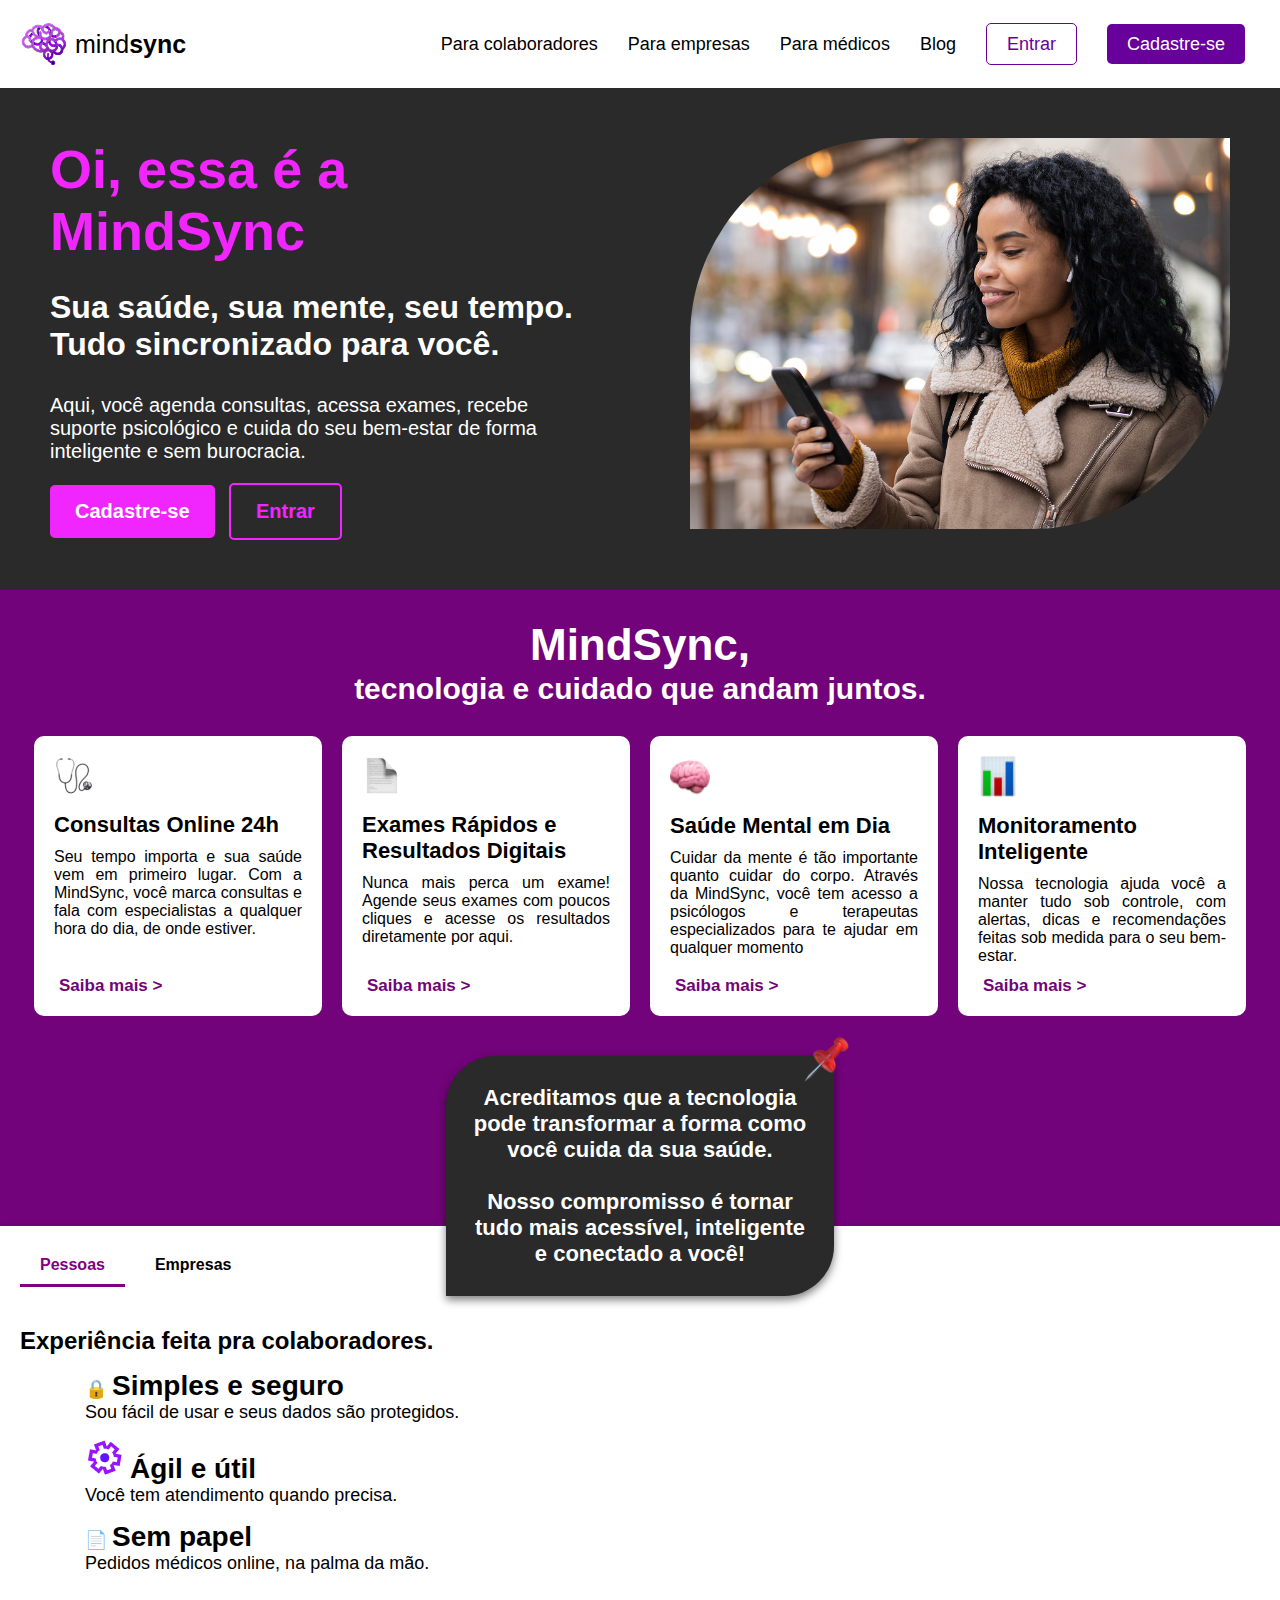
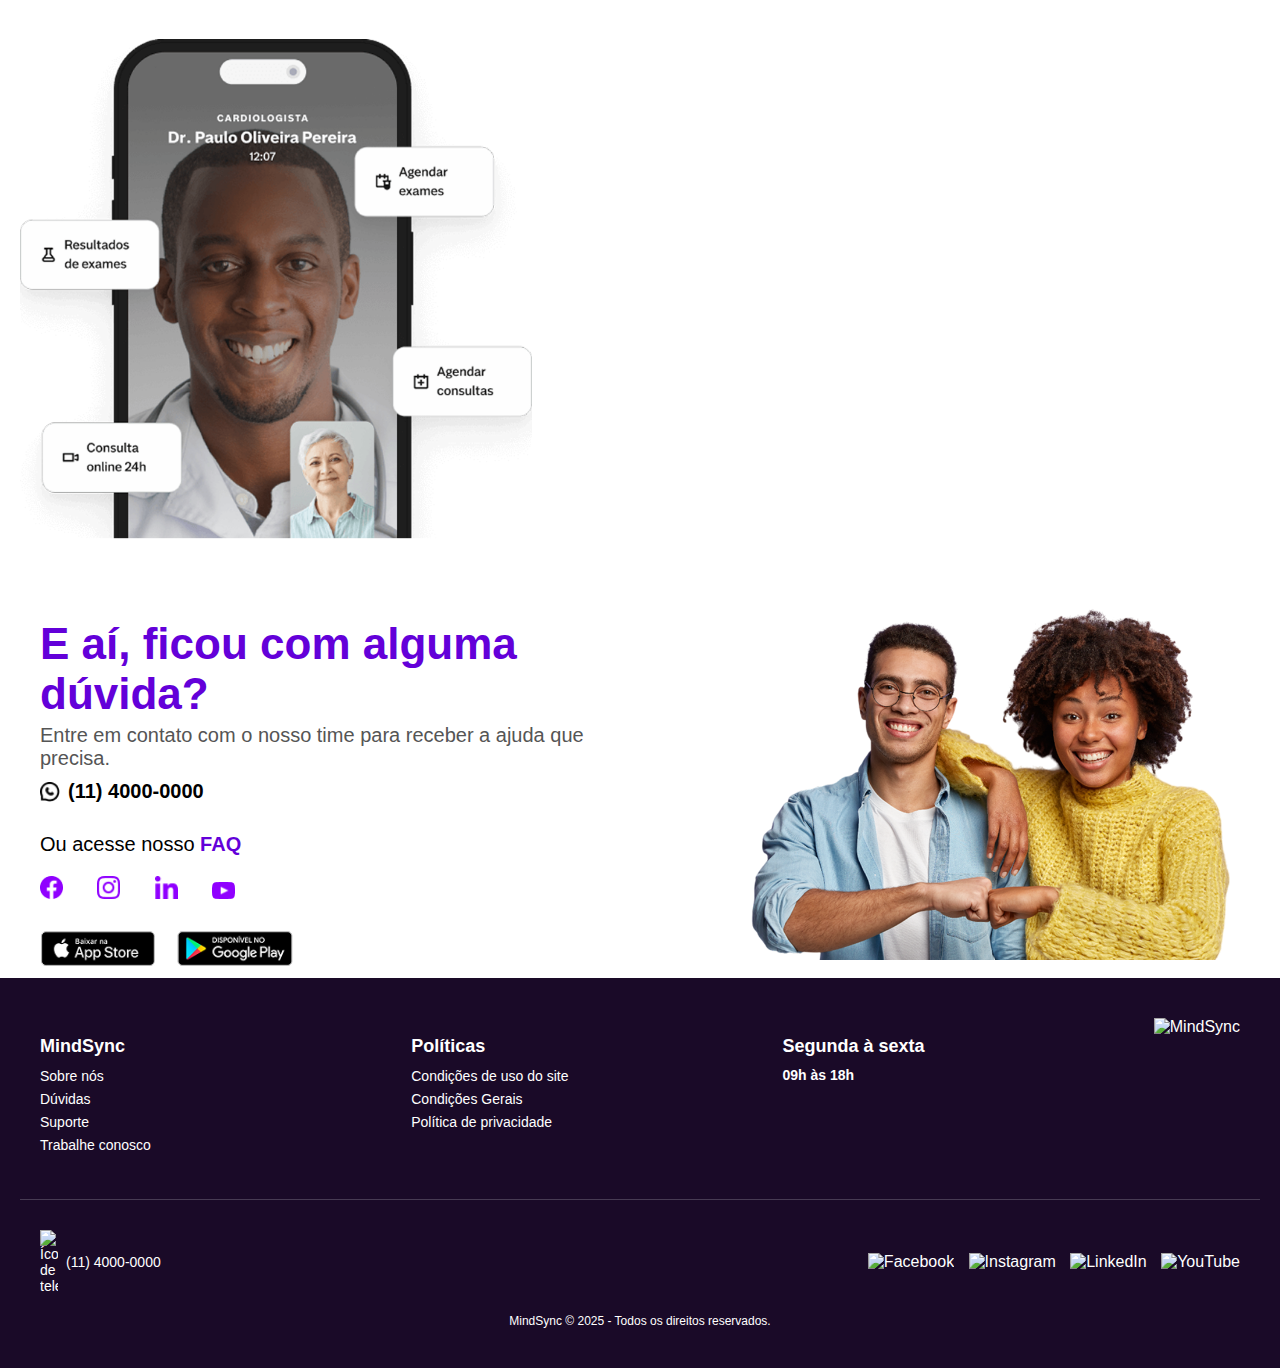
==== mindsync/html/index.html @ c09a6e49 "." ====
<!DOCTYPE html>
<html lang="en">
<head>
    <meta charset="UTF-8">
    <meta name="viewport" content="width=device-width, initial-scale=1.0">
    <link rel="stylesheet" href="../css/style.css">
    <link rel="shortcut icon" href="../imagens/img_index.html/fav-icon.png" type="image/x-icon">
    <title>MindSync</title>
</head>
<body>
<!-- HEADER -->
    <header>
        <div class="logo">
            <img src="../imagens/img_index.html/fav-icon.png" alt="logoSite">
            <p>mind<strong>sync</strong></p>
        </div>
        <nav>
            <ul>
                <li><a href="#">Para colaboradores</a></li>
                <li><a href="#">Para empresas</a></li>
                <li><a href="#">Para médicos</a></li>
                <li><a href="#">Blog</a></li>
                <li><a href="#" class="entra">Entrar</a></li>
                <li><a href="#" class="cadastrar">Cadastre-se</a></li>
            </ul>
        </nav>
        <div class="menu-icon" onclick="toggleMenu()">&#9776;</div>
    </header>

    <script>
        function toggleMenu() {
            const nav = document.querySelector('nav ul');
            nav.classList.toggle('active');
        }
    </script>
<!-- FIM DO HEADER -->

<div class="container">
    <div class="text-content">
        <h1>Oi, essa é a <span>MindSync</span></h1>
        <h2>Sua saúde, sua mente, seu tempo. Tudo sincronizado para você.</h2>
        <p>Aqui, você agenda consultas, acessa exames, recebe suporte psicológico e cuida do seu bem-estar de forma inteligente e sem burocracia.</p>
        <div class="buttons">
            <a href="#" class="cadastro">Cadastre-se</a>
            <a href="#" class="entrar">Entrar</a>
        </div>
    </div>
    <div class="image-content">
        <img src="../imagens/img_index.html/imagemBanner1.png" alt="Mulher usando celular">
    </div>
</div>

<section class="section-container">
    <h1 class="section-title" style="font-size: 44px;">MindSync,</h1>
    <h2 class="section-title" style="margin: 2px 0 30px 0;">tecnologia e cuidado que andam juntos.</h2>
    <div class="cards-container">
        <div class="card">
            <img src="../imagens/img_index.html/iconEstetoscopio.png" alt="Estetoscopio">
            <h3>Consultas Online 24h</h3>
            <p>Seu tempo importa e sua saúde vem em primeiro lugar. Com a MindSync, você marca consultas e fala com especialistas a qualquer hora do dia, de onde estiver.</p>
            <a href="#">Saiba mais  ></a>
        </div>
        <div class="card">
            <img src="../imagens/img_index.html/iconConsulta.png" alt="exames">
            <h3>Exames Rápidos e Resultados Digitais</h3>
            <p>Nunca mais perca um exame! Agende seus exames com poucos cliques e acesse os resultados diretamente por aqui.</p>
            <a href="#">Saiba mais  ></a>
        </div>
        <div class="card">
            <img src="../imagens/img_index.html/iconCerebro.png" alt="Cerebro">
            <h3>Saúde Mental em Dia</h3>
            <p>Cuidar da mente é tão importante quanto cuidar do corpo. Através da MindSync, você tem acesso a psicólogos e
                terapeutas especializados para
                te ajudar em qualquer momento</p>
            <a href="#">Saiba mais  ></a>
        </div>
        <div class="card">
            <img src="../imagens/img_index.html/iconmonitoramentoInteligente.png" alt="monitoramentoInteligente">
            <h3>Monitoramento Inteligente</h3>
            <p>Nossa tecnologia ajuda você a manter tudo sob controle, com alertas, dicas e recomendações feitas sob medida
                para o seu bem-estar.</p>
            <a href="#" >Saiba mais  ></a>
        </div>

    </div>
    <div style=" display: flex; justify-content: center; align-items: center; margin-top: 20px;">
    <div class="menssagem" style=" display: flex; justify-content: center; align-items: center;">
        <img src="../imagens/img_index.html/pingo.png" alt="">
        <p><strong> Acreditamos que a tecnologia pode transformar a forma como você cuida da sua saúde.<br>
        <br>
        Nosso compromisso é tornar tudo mais acessível, inteligente e conectado a você!</strong></p>
    </div>
    </div>
</section>

<section class="interactive-section">
    <div class="tabs">
        <button class="tab-button active" data-target="pessoas">Pessoas</button>
        <button class="tab-button" data-target="empresas">Empresas</button>
    </div>
    <div class="content pessoas active">
        <h2>Experiência feita pra <span>colaboradores.</span></h2>
        <div class="features">
            <div class="feature-item">🔒 <strong>Simples e seguro</strong> <br> Sou fácil de usar e seus dados são protegidos.</div>
            <div class="feature-item"><img src="../imagens/img_index.html/iconAgileutil.png" alt="Agil e Util"> <strong>Ágil e útil</strong> <br> Você tem atendimento quando precisa.</div>
            <div class="feature-item">📄 <strong>Sem papel</strong> <br> Pedidos médicos online, na palma da mão.</div>
        </div>
        <div class="image-container">
            <img src="../imagens/img_index.html/imgTeleConsulta.png" alt="TeleConsulta">
        </div>
    </div>
    <div class="content empresas">
        <h2>Experiência feita para <span>empresas.</span></h2>
        <div class="features">
            <div class="feature-item">📊 <strong>Gestão eficiente</strong> <br> Ferramentas completas para RH e saúde.</div>
            <div class="feature-item">💼 <strong>Benefícios corporativos</strong> <br> Cuide da saúde dos colaboradores.</div>
            <div class="feature-item">⚡ <strong>Atendimento rápido</strong> <br> Agendamento e suporte sem complicações.</div>
        </div>
        <div class="image-container">
            <img src="../imagens/img_index.html/imgTeleConsulta.png" alt="TeleConsulta">
        </div>
    </div>
</section>
<script>
    document.querySelectorAll('.tab-button').forEach(button => {
        button.addEventListener('click', () => {
            document.querySelectorAll('.tab-button').forEach(btn => btn.classList.remove('active'));
            document.querySelectorAll('.content').forEach(content => content.classList.remove('active'));
            
            button.classList.add('active');
            document.querySelector(`.${button.dataset.target}`).classList.add('active');
            
            const section = document.querySelector('.interactive-section');
            if (button.dataset.target === 'empresas') {
                section.style.backgroundColor = '#d9b3ff';
            } else {
                section.style.backgroundColor = '#ffffff';
            }
        });
    });
</script>

<section class="contato-section">
    <div class="contato-container">
        <div class="contato-texto">
            <h2 class="contato-titulo">E aí, ficou com alguma dúvida?</h2>
            <p class="contato-subtitulo">Entre em contato com o nosso time para receber a ajuda que precisa.</p>
            <p class="contato-whatsapp">
                <img src="../imagens/img_index.html/iconWhats.png" alt="Ícone do WhatsApp" class="contato-icone">
                (11) 4000-0000
            </p>
            <p class="contato-faq">Ou acesse nosso <a href="#" class="contato-link">FAQ</a></p>
            <div class="contato-redes">
                <img src="../imagens/img_index.html/Vector.png" alt="Facebook">
                <img src="../imagens/img_index.html/Vector-1.png" alt="Instagram">
                <img src="../imagens/img_index.html/Vector-2.png" alt="LinkedIn">
                <img src="../imagens/img_index.html/Vector-3.png" alt="YouTube">
            </div>
            <div class="contato-lojas">
                <img src="../imagens/img_index.html/imgAppStore.png" alt="Baixar no App Store">
                <img src="../imagens/img_index.html/imgGooglePlay.png" alt="Disponível no Google Play">
            </div>
        </div>
        <div class="contato-imagem">
            <img src="../imagens/img_index.html/fashionable-young-man-woman-posing-Photoroom 2.png" alt="Imagem de duas pessoas interagindo">
        </div>
    </div>
</section>

<footer class="footer-mindsync">
    <div class="footer-container">
        <div class="footer-coluna">
            <h3 class="footer-titulo">MindSync</h3>
            <ul class="footer-lista">
                <li><a href="#">Sobre nós</a></li>
                <li><a href="#">Dúvidas</a></li>
                <li><a href="#">Suporte</a></li>
                <li><a href="#">Trabalhe conosco</a></li>
            </ul>
        </div>

        <div class="footer-coluna">
            <h3 class="footer-titulo">Políticas</h3>
            <ul class="footer-lista">
                <li><a href="#">Condições de uso do site</a></li>
                <li><a href="#">Condições Gerais</a></li>
                <li><a href="#">Política de privacidade</a></li>
            </ul>
        </div>

        <div class="footer-coluna">
            <h3 class="footer-titulo">Segunda à sexta</h3>
            <p class="footer-horario">09h às 18h</p>
        </div>

        <div class="footer-logo">
            <img src="logo.png" alt="MindSync">
        </div>
    </div>

    <div class="footer-linha"></div>

    <div class="footer-base">
        <div class="footer-contato">
            <img src="phone-icon.png" alt="Ícone de telefone">
            (11) 4000-0000
        </div>
        <div class="footer-redes">
            <img src="facebook-icon.png" alt="Facebook">
            <img src="instagram-icon.png" alt="Instagram">
            <img src="linkedin-icon.png" alt="LinkedIn">
            <img src="youtube-icon.png" alt="YouTube">
        </div>
    </div>
    <p class="footer-direitos">MindSync © 2025 - Todos os direitos reservados.</p>
</footer>

</body>
</html>
---- mindsync/css/style.css ----
body, h1, p, ul, li {
    margin: 0;
    padding: 0;
    font-family: Arial, sans-serif;
    
}

/* HEADER */
header {
    padding: 20px;
    display: flex;
    justify-content: space-between;
    align-items: center;
    flex-wrap: wrap;
}
header .logo{
    font-size: 25px;
    display: flex;
    align-items: center;
    gap: 7px;
}
header .p{
    margin: 50px
}
nav ul {
    list-style: none;
    display: flex;
    align-items: center;
    margin: 0;
    padding: 0;
}
nav ul li {
    margin: 0 15px;
}
nav ul li a {
    color: black;
    text-decoration: none;
    font-size: 18px;
}

nav ul li a.cadastrar {
    background-color: #68009B;
    color: white;
    padding: 10px 20px;
    border-radius: 5px;
}
nav ul li a.entra {
    border: solid 1px #68009B;
    color: #68009B;
    padding: 10px 20px;
    border-radius: 5px;
}
.menu-icon {
    display: none;
    font-size: 1.5em;
    cursor: pointer;
}

/* responsivos */
@media (max-width: 1028px) {
    header {
        padding: 10px;
    }
    .menu-icon {
        display: block; /* Mostra o ícone do menu */
    }
    nav ul {
        display: none;
        flex-direction: column;
        width: 100%;
        position: absolute;
        top: 60px; /* Ajuste conforme a altura do header */
        left: 0;
        background-color: white;
        padding: 10px 0 20px 0;
    }
    nav ul.active {
        display: flex;
    }
    nav ul li {
        margin: 10px 0;
        text-align: left;
    } 
    nav ul li a.entra{
        margin: 10px 0;
        text-align: left;
        border: none;
    }
}

/* BANNER 1 */
.container {
    display: flex;
    flex-wrap: wrap;
    max-width: 100%;
    background: #2A2A2A;
    overflow: hidden;
}
.text-content, .image-content {
    flex: 1;
    padding: 50px;
}
.text-content {
    display: flex;
    flex-direction: column;
    justify-content: center;
}
.text-content h1 {
    color: #F126FF;
    font-size: 54px;
}
.text-content h2{
    color: white;
    font-size: 32px;
}
.text-content p {
    margin-top: 5px;
    font-size: 20px;
    color: white;
}
.buttons {
    margin-top: 20px;
}
.buttons a {
    text-decoration: none;
    padding: 15px 25px;
    border-radius: 5px;
    margin-right: 10px;
    font-weight: bold;
    display: inline-block;
    font-size: 20px;
}
.buttons .cadastro {
    background: #F126FF;
    color: white;
}
.buttons .entrar {
    border: 2px solid #F126FF;
    color: #F126FF;
}
.image-content img {
    width: 100%;
    height: auto;
    border-radius: 200px 0 200px 0;
    align-items: center;
}
@media (max-width: 1028px) {
    .container {
        flex-direction: column;
        text-align: center;
    }
    .text-content, .image-content {
        padding: 25px;
    }
    .image-content img {
        border-radius: 50px 0;
        margin-top: -30px;
       
       
    }
    .buttons a {
        margin: 5px;
        padding: 15px;
        
    }
    .text-content h1 {
        font-size: 45px;
    }
    .text-content h2{
        
        font-size: 28px;
    }
    .text-content p {
        font-size: 18px;
    }

}
/* FIM DO BANNER 1 */

/* BANNER 2 */
.section-container {
    background-color: #72037A;
    color: white;
    padding: 30px 20px;
    text-align: center;

}
.section-title {
    font-size: 30px;
    font-weight: bold;
    text-align: center;
    /* padding-left: 40px;    */
   
}
.cards-container {
    display: flex;
    flex-wrap: wrap;
    justify-content: center;
    gap: 20px;
}
.card {
    background: white;
    color: black;
    padding: 20px;
    border-radius: 10px;
    width: 20%;
    text-align: left;
    height: 240px;
    position: relative;
}
.card h3 {
    font-size: 22px;
    margin-bottom: 10px;
}
.card p {
    font-size: 16px;
    margin-bottom: 10px;
    text-align: justify;
}
.card a {
    color: #72037A;
    font-weight: bold;
    text-decoration: none;   
    display: inline-block;
    margin-top: 20px;
    padding: 5px 10px;
    font-size: 17px;
    font-weight: bold;
    position: absolute;
    bottom: 15px;
    left: 15px;
}
.card img{
    width: 40px;
    margin-bottom: -10px;
}
.highlight-container {
    background-color: black;
    color: white;
    padding: 20px;
    border-radius: 10px;
    max-width: 400px;
    margin: 40px auto;
}
.image-group {
    width: 100%;
    max-width: 800px;
    margin: 20px auto;
    display: block;
}
.menssagem{
    background-color: #2A2A2A;
    height: 200px;
    width: 28%;
    border-radius: 50px 0;
    padding: 20px;
    margin-top: 20px;
    display: flex;
    font-size: 20px;
    box-shadow: 0 4px 8px rgba(0, 0, 0, 0.5);
    position: relative;
    margin-bottom: -100px;
}
.menssagem img{
    position: absolute;
    top: -20px;
    right: -15px;
    width: 45px;
   
}
.menssagem p {
    font-size: 110%;
}
.section-title h1{
    font-size: 48px;
}
@media (max-width: 1200px) {
    .card {
        width: 270px;
        height: 240px;
    }
    .section-title {
        font-size: 28px;
        font-weight: bold;
    }
    .menssagem{
        width: 280px;
        height: 255px;
    }
}
@media (max-width: 832px) {
    .card {
        width: 270px;
        height: 240px;
    }
    .cards-container {
        flex-direction: column;
        align-items: center;
    }
    .section-title {
        font-size: 28px;
        font-weight: bold;
        text-align: center;
        padding-left: 0px;
    }
    .menssagem{
        width: 280px;
        height: 255px;
    }
    .section-title h1{
        font-size: 40px;
    }
    .section-title h2{
        font-size: 28ox;
    }



}
/* FINAL BANNER 2 */

/* BANNER 3 */
.interactive-section  {
    font-family: Arial, sans-serif;
    margin: 0;
    justify-content: center;
    background: #ffffff;
    padding: 20px 20px 0 20px;
    box-shadow: 0px 4px 10px rgba(0, 0, 0, 0.1);
    transition: background-color 0.3s ease;
    display: flex;
    flex-direction: column;
}
.tabs {
    display: flex;
    justify-content: start;
}
.tab-button {
    padding: 10px 20px;
    margin-right: 10px;
    border: none;
    background: transparent;
    cursor: pointer;
    font-size: 16px;
    font-weight: bold;
    border-bottom: 3px solid transparent;
}
.tab-button.active {
    border-bottom: 3px solid purple;
    color: purple;
}
.content {
    display: none;
    padding: 20px 0 0 0;
}
.content.active {
    display: block;
}
.features {
    margin: 65px;
    margin-top: -5px;
}
.feature-item {
    margin-bottom: 15px;
    font-size: 18px;
}
.feature-item strong{
    font-size: 28px;
}
.image-container {
    margin-top: 20px;
}
.image-container img {
  
    max-width: 100%;
    height: 500px;
    border-radius: 10px;
}

@media (max-width: 1028px) {
    .tab-button{
        margin-top: 60px;
    }
    .interactive-section{
        align-items: center;
    }
   .features{
    margin: 0px;
   }
   .image-container img {
    max-width: 100%;
    height: 350px;
    border-radius: 10px;
}
}
/* FINAL BANNER 3 */

/* BANNER 5 */
.contato-section {
    background-color: #fff;
    display: flex;
    padding: 40px 40px 0 40px;
}

.contato-container {
    display: flex;
    width: 100%;
    align-items: center;
    justify-content: space-between;
    flex-wrap: wrap;
}

.contato-texto {
    max-width: 50%;
    min-width: 300px;
}

.contato-titulo {
    font-size: 44px;
    color: #6300D9;
    font-weight: bold;
    margin-bottom: 5px;

}

.contato-subtitulo {
    font-size: 20px;
    color: #555;
    margin-top: 0px;
}

.contato-whatsapp {
    display: flex;
    align-items: center;
    font-size: 20px;
    font-weight: bold;
    margin-top: 10px;
}

.contato-icone {
    width: 20px;
    margin-right: 8px;
}

.contato-faq {
    font-size: 20px;
    margin-top: 30px;
}

.contato-link {
    color: #6300D9;
    font-weight: bold;
    text-decoration: none;
}

.contato-redes img,
.contato-lojas img {
    width: 23px;
    margin-top: 20px;
    margin-right: 30px;
    cursor: pointer;
}

.contato-lojas img {
    width: 130px;
    margin: 20px 10px 0 -7px;
}

.contato-imagem img {
    max-width: 500px;
    height: auto;
}

/* Responsividade */
@media (max-width: 1028px) {
    .contato-container {
        flex-direction: column;
        text-align: center;
    }

    .contato-texto {
        max-width: 100%;
    }

    .contato-redes img,
    .contato-lojas img {
        margin: 5px;
    }

    .contato-imagem {
        margin-top: 20px;
    }
    .contato-imagem img{
        width: 300px;
        margin-bottom: 0px;
    }
    .contato-whatsapp{
        justify-content: center;
        margin-top: 20px;
    }
}
/* FINAL BANNER 5 */

/* FOOTER */
.footer-mindsync {
    background-color: #1A0A28;
    color: #fff;
    padding: 40px 20px;
    text-align: left;
}

.footer-container {
    display: flex;
    justify-content: space-between;
    align-items: flex-start;
    flex-wrap: wrap;
    max-width: 1200px;
    margin: 0 auto;
}

.footer-coluna {
    flex: 1;
    min-width: 200px;
    margin-bottom: 20px;
}

.footer-titulo {
    font-size: 18px;
    font-weight: bold;
    margin-bottom: 10px;
}

.footer-lista {
    list-style: none;
    padding: 0;
}

.footer-lista li {
    margin-bottom: 5px;
}

.footer-lista a {
    color: #fff;
    text-decoration: none;
    font-size: 14px;
}

.footer-horario {
    font-size: 14px;
    font-weight: bold;
}

.footer-logo img {
    width: 100px;
}

.footer-linha {
    border-top: 1px solid rgba(255, 255, 255, 0.2);
    margin: 20px 0;
}

.footer-base {
    display: flex;
    justify-content: space-between;
    align-items: center;
    flex-wrap: wrap;
    max-width: 1200px;
    margin: 0 auto;
    padding: 10px 0;
}

.footer-contato {
    display: flex;
    align-items: center;
    font-size: 14px;
}

.footer-contato img {
    width: 18px;
    margin-right: 8px;
}

.footer-redes img {
    width: 24px;
    margin-left: 10px;
    cursor: pointer;
}

.footer-direitos {
    text-align: center;
    font-size: 12px;
    margin-top: 10px;
}

/* Responsividade */
@media (max-width: 768px) {
    .footer-container {
        text-align: center;
        flex-direction: column;
        align-items: center;
    }

    .footer-coluna {
        max-width: 100%;
    }

    .footer-base {
        flex-direction: column;
        text-align: center;
    }

    .footer-redes img {
        margin: 5px;
    }
}
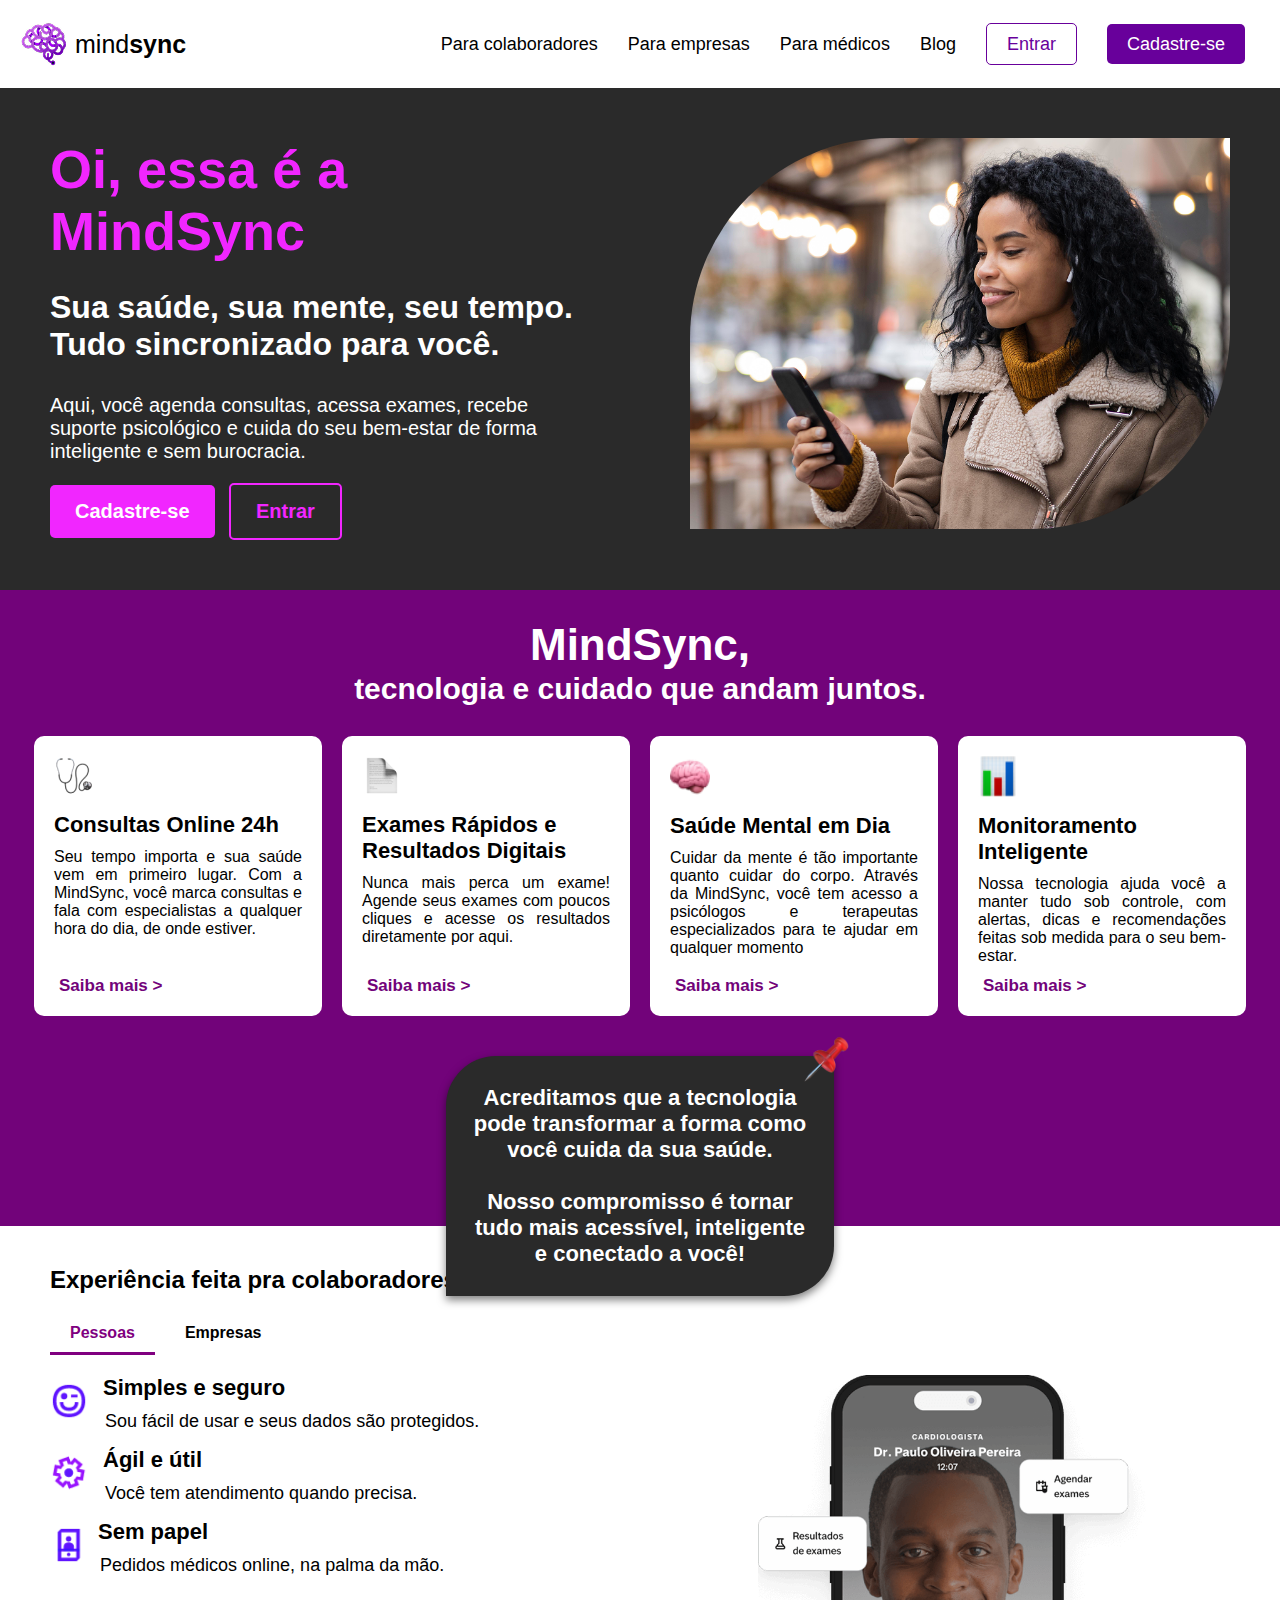
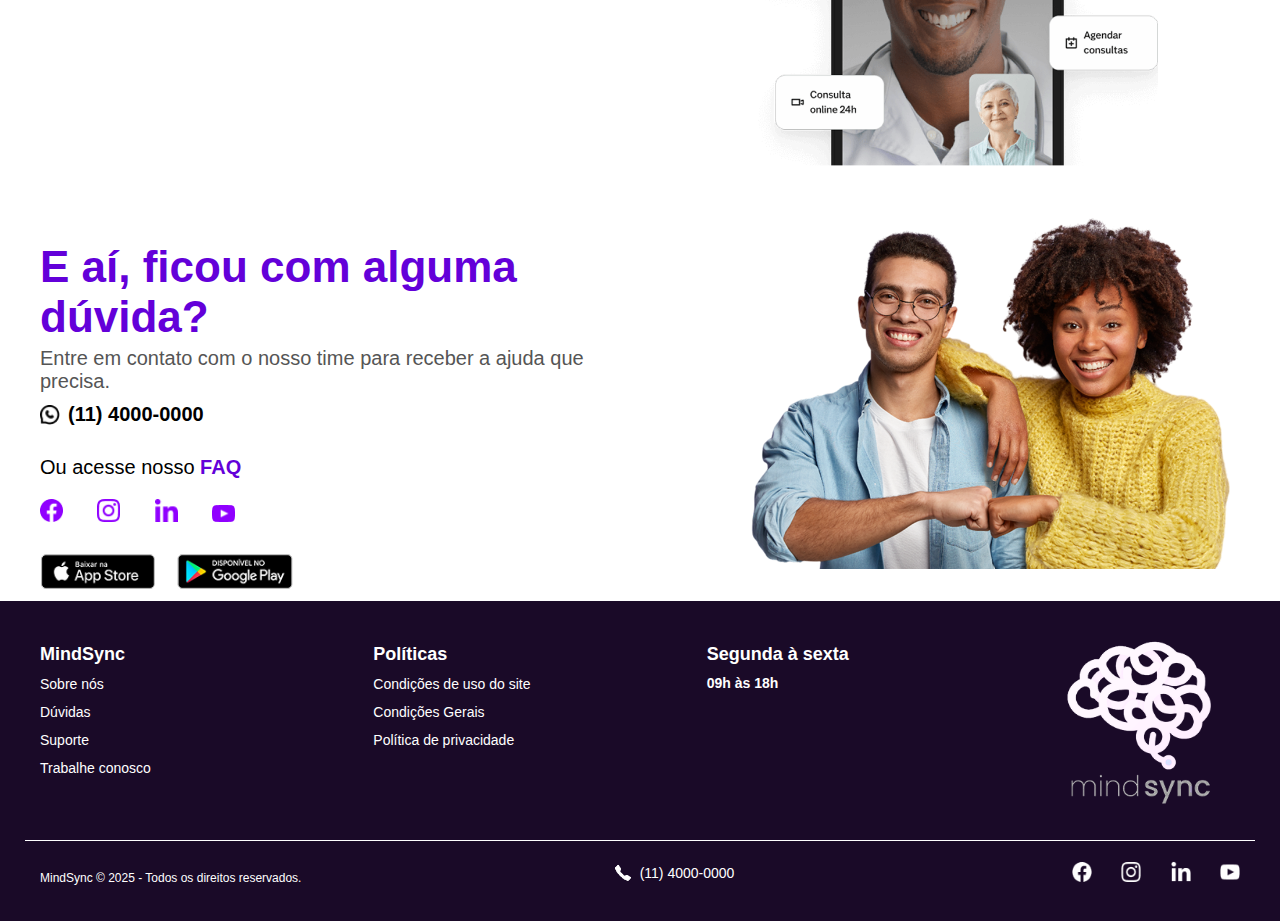
==== commit 4c970a0d: "alterações" ====
--- a/mindsync/html/index.html
+++ b/mindsync/html/index.html
@@ -94,23 +94,30 @@
 </section>
 
 <section class="interactive-section">
+    <h2>Experiência feita pra <span>colaboradores.</span></h2>
+
+
     <div class="tabs">
         <button class="tab-button active" data-target="pessoas">Pessoas</button>
         <button class="tab-button" data-target="empresas">Empresas</button>
     </div>
+    <div>
     <div class="content pessoas active">
-        <h2>Experiência feita pra <span>colaboradores.</span></h2>
+       
         <div class="features">
-            <div class="feature-item">🔒 <strong>Simples e seguro</strong> <br> Sou fácil de usar e seus dados são protegidos.</div>
-            <div class="feature-item"><img src="../imagens/img_index.html/iconAgileutil.png" alt="Agil e Util"> <strong>Ágil e útil</strong> <br> Você tem atendimento quando precisa.</div>
-            <div class="feature-item">📄 <strong>Sem papel</strong> <br> Pedidos médicos online, na palma da mão.</div>
+            <div class="feature-item"><img src="../imagens/img_index.html/IconSimpleseSeguro.png" alt=""> 
+                <strong>Simples e seguro</strong>
+                <p style="margin-left: 55px; margin-top:10px">Sou fácil de usar e seus dados são protegidos.</p>
+            </div>
+            <div class="feature-item"><img src="../imagens/img_index.html/iconAgileutil.png" alt="Agil e Util"> <strong>Ágil e útil</strong> <p style="margin-left: 55px; margin-top:10px">Você tem atendimento quando precisa.</p></div>
+            <div class="feature-item"><img src="../imagens/img_index.html/iconSempapel.png" alt=""><strong>Sem papel</strong> <p style="margin-left: 50px; margin-top:10px">Pedidos médicos online, na palma da mão.</p> </div>
         </div>
         <div class="image-container">
             <img src="../imagens/img_index.html/imgTeleConsulta.png" alt="TeleConsulta">
         </div>
     </div>
+    </div>
     <div class="content empresas">
-        <h2>Experiência feita para <span>empresas.</span></h2>
         <div class="features">
             <div class="feature-item">📊 <strong>Gestão eficiente</strong> <br> Ferramentas completas para RH e saúde.</div>
             <div class="feature-item">💼 <strong>Benefícios corporativos</strong> <br> Cuide da saúde dos colaboradores.</div>
@@ -132,7 +139,7 @@
             
             const section = document.querySelector('.interactive-section');
             if (button.dataset.target === 'empresas') {
-                section.style.backgroundColor = '#d9b3ff';
+                section.style.backgroundColor = '#DDC4FF';
             } else {
                 section.style.backgroundColor = '#ffffff';
             }
@@ -194,25 +201,27 @@
         </div>
 
         <div class="footer-logo">
-            <img src="logo.png" alt="MindSync">
+            <img src="../imagens/img_index.html/logoFooter.png" alt="MindSync">
         </div>
     </div>
 
     <div class="footer-linha"></div>
 
     <div class="footer-base">
+        <p class="footer-direitos">MindSync © 2025 - Todos os direitos reservados.</p>
         <div class="footer-contato">
-            <img src="phone-icon.png" alt="Ícone de telefone">
+            <img src="../imagens/img_index.html/icontelefoneBranco.png" alt="Ícone de telefone">
             (11) 4000-0000
         </div>
         <div class="footer-redes">
-            <img src="facebook-icon.png" alt="Facebook">
-            <img src="instagram-icon.png" alt="Instagram">
-            <img src="linkedin-icon.png" alt="LinkedIn">
-            <img src="youtube-icon.png" alt="YouTube">
-        </div>
-    </div>
-    <p class="footer-direitos">MindSync © 2025 - Todos os direitos reservados.</p>
+            <img src="../imagens/img_index.html/20451dd110aba205a1d0.svg.png" alt="Facebook">
+            <img src="../imagens/img_index.html/393d9fd6a1a62a73fc92.svg fill.png" alt="Instagram">
+            <img src="../imagens/img_index.html/2fdfad44cacfa7bb078b.svg fill.png" alt="LinkedIn">
+            <img src="../imagens/img_index.html/ecc42ad300704cdafa29.svg fill.png" alt="YouTube">
+        </div>
+        
+    </div>
+    
 </footer>
 
 </body>
--- a/mindsync/css/style.css
+++ b/mindsync/css/style.css
@@ -320,21 +320,16 @@
 /* FINAL BANNER 2 */
 
 /* BANNER 3 */
-.interactive-section  {
-    font-family: Arial, sans-serif;
-    margin: 0;
-    justify-content: center;
-    background: #ffffff;
-    padding: 20px 20px 0 20px;
-    box-shadow: 0px 4px 10px rgba(0, 0, 0, 0.1);
+.interactive-section {
+    padding: 20px 20px 0 50px;
     transition: background-color 0.3s ease;
-    display: flex;
-    flex-direction: column;
-}
+}
+
 .tabs {
     display: flex;
     justify-content: start;
 }
+
 .tab-button {
     padding: 10px 20px;
     margin-right: 10px;
@@ -345,54 +340,74 @@
     font-weight: bold;
     border-bottom: 3px solid transparent;
 }
+
 .tab-button.active {
     border-bottom: 3px solid purple;
     color: purple;
 }
+
 .content {
     display: none;
     padding: 20px 0 0 0;
 }
+
 .content.active {
-    display: block;
-}
+    display: flex;  /* Alinha o texto e a imagem lado a lado */
+    /* align-items: center;  /* Centraliza verticalmente */
+    /* justify-content: space-between; /* Distribui espaço entre texto e imagem */
+    /* flex-wrap: wrap; */
+}
+
 .features {
-    margin: 65px;
-    margin-top: -5px;
-}
+    width: 50%; /* Define largura para alinhar ao lado da imagem */
+}
+
 .feature-item {
     margin-bottom: 15px;
-    font-size: 18px;
-}
-.feature-item strong{
-    font-size: 28px;
-}
+    font-size:18px;
+}
+.feature-item img{
+    width: 38px;
+    margin-bottom: -25px;
+    margin-right:10px ;
+}
+
+
+.feature-item strong {
+    font-size: 22px;
+    text-align: center;
+}
+
 .image-container {
-    margin-top: 20px;
-}
+    width: 50%; /* Mantém a imagem ao lado do texto */
+    display: flex;
+    justify-content: center;
+}
+
 .image-container img {
-  
-    max-width: 100%;
-    height: 500px;
+    max-width: 400px;
+    height: auto;
     border-radius: 10px;
 }
 
+/* Ajuste para telas menores */
 @media (max-width: 1028px) {
-    .tab-button{
-        margin-top: 60px;
-    }
-    .interactive-section{
+    .content.active {
+        flex-direction: column; /* Empilha os elementos */
         align-items: center;
     }
-   .features{
-    margin: 0px;
-   }
-   .image-container img {
-    max-width: 100%;
-    height: 350px;
-    border-radius: 10px;
-}
-}
+    
+    .features, .image-container {
+        width: 100%;
+        text-align: center;
+    }
+    
+    .image-container img {
+        max-width: 100%;
+        height: 350px;
+    }
+}
+
 /* FINAL BANNER 3 */
 
 /* BANNER 5 */
@@ -405,7 +420,6 @@
 .contato-container {
     display: flex;
     width: 100%;
-    align-items: center;
     justify-content: space-between;
     flex-wrap: wrap;
 }
@@ -505,7 +519,7 @@
 .footer-mindsync {
     background-color: #1A0A28;
     color: #fff;
-    padding: 40px 20px;
+    padding: 25px;
     text-align: left;
 }
 
@@ -536,7 +550,8 @@
 }
 
 .footer-lista li {
-    margin-bottom: 5px;
+    margin-bottom: 10px;
+    
 }
 
 .footer-lista a {
@@ -551,18 +566,18 @@
 }
 
 .footer-logo img {
-    width: 100px;
+    width: 200px;
 }
 
 .footer-linha {
-    border-top: 1px solid rgba(255, 255, 255, 0.2);
-    margin: 20px 0;
+    border-top: 1px solid #ffffff;
+    margin: 10px 0;
 }
 
 .footer-base {
     display: flex;
     justify-content: space-between;
-    align-items: center;
+    
     flex-wrap: wrap;
     max-width: 1200px;
     margin: 0 auto;
@@ -581,8 +596,8 @@
 }
 
 .footer-redes img {
-    width: 24px;
-    margin-left: 10px;
+    width: 20px;
+    margin-left: 25px;
     cursor: pointer;
 }
 
@@ -607,9 +622,13 @@
     .footer-base {
         flex-direction: column;
         text-align: center;
+        gap:10px
     }
 
     .footer-redes img {
         margin: 5px;
     }
+    .footer-contato{
+        justify-content: center;
+    }
 }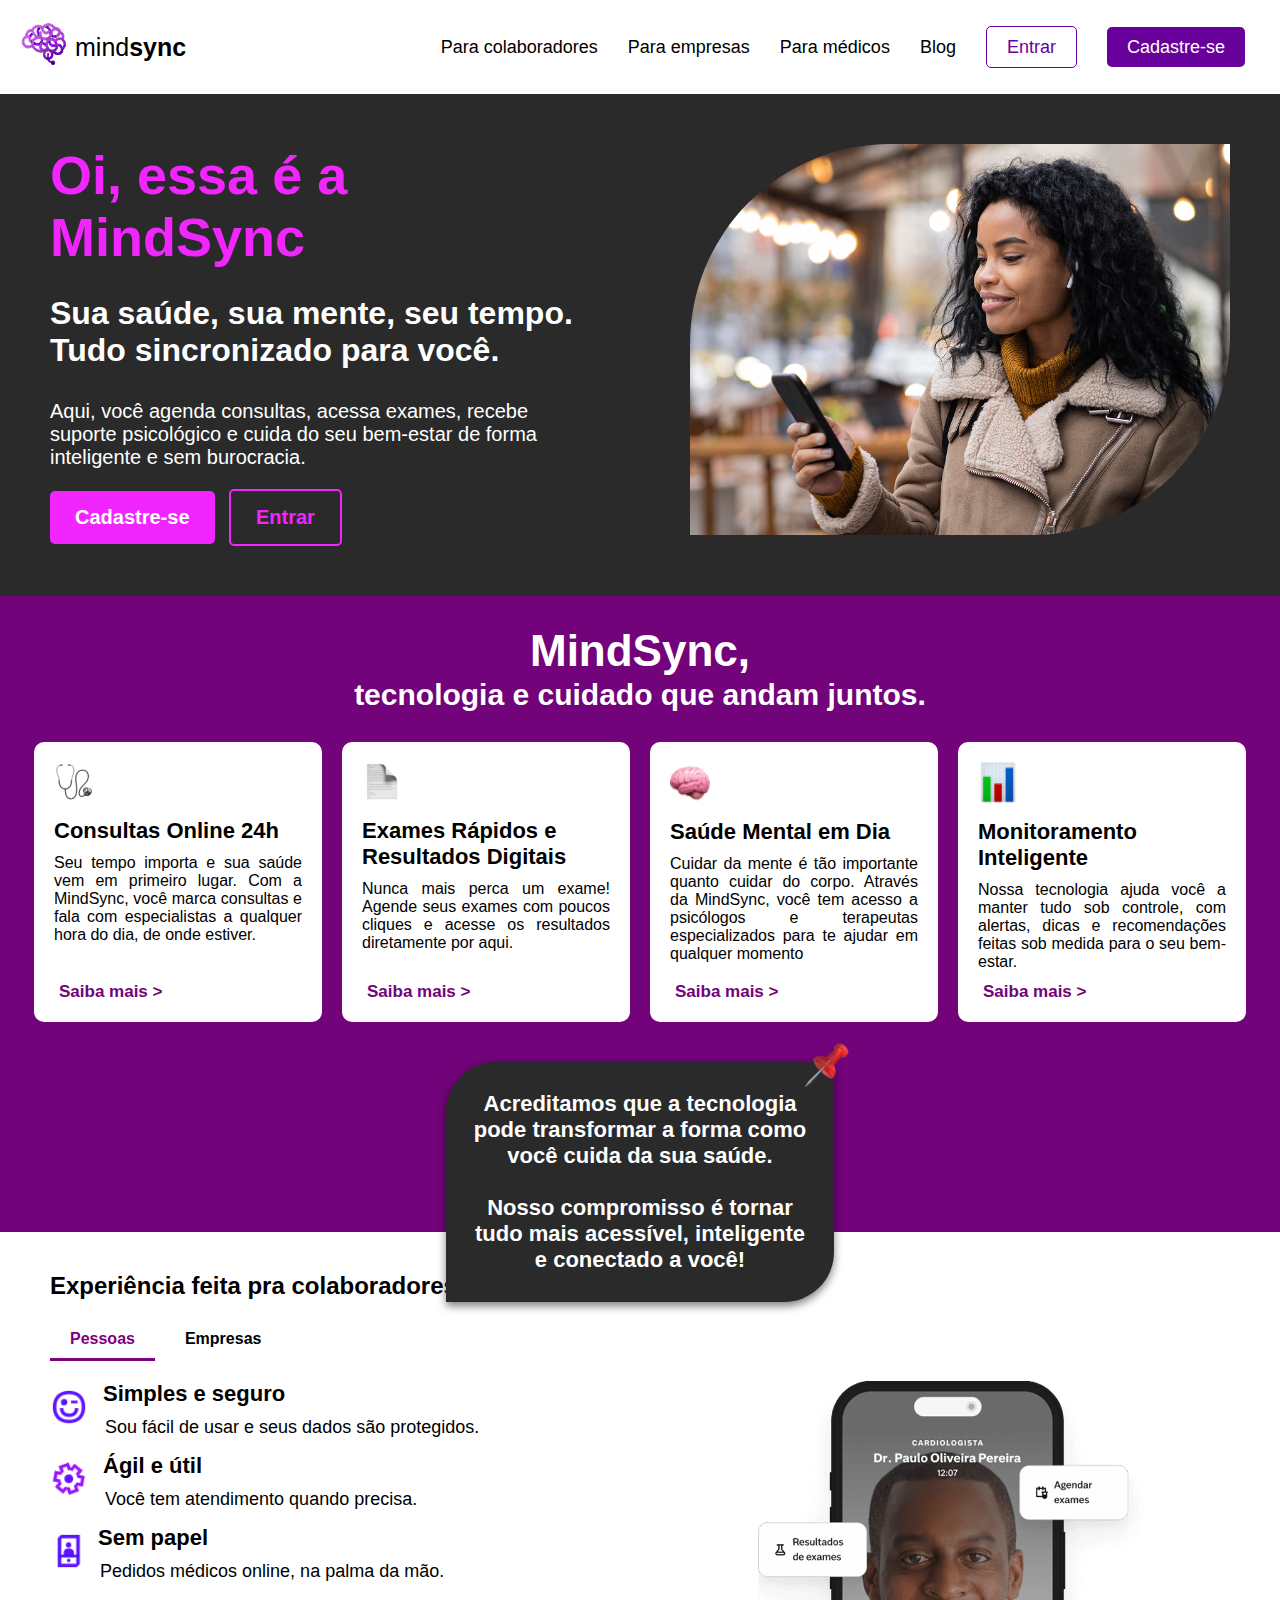
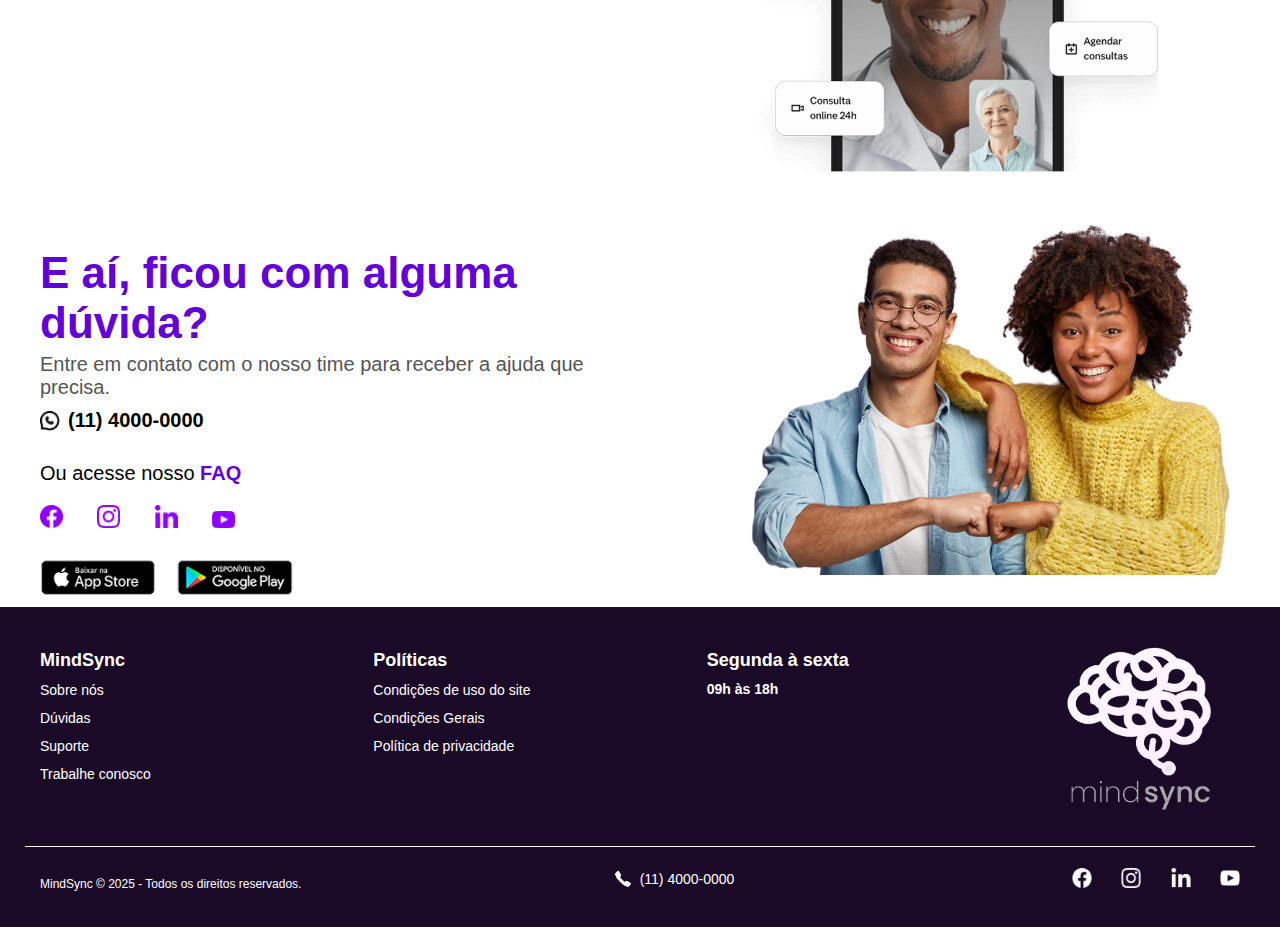
==== commit 77ab8102: "login" ====
--- a/mindsync/html/index.html
+++ b/mindsync/html/index.html
@@ -1,5 +1,5 @@
 <!DOCTYPE html>
-<html lang="en">
+<html lang="PT-br">
 <head>
     <meta charset="UTF-8">
     <meta name="viewport" content="width=device-width, initial-scale=1.0">
@@ -11,7 +11,7 @@
 <!-- HEADER -->
     <header>
         <div class="logo">
-            <img src="../imagens/img_index.html/fav-icon.png" alt="logoSite">
+           <a href="../html/index.html"><img src="../imagens/img_index.html/fav-icon.png" alt="logoSite"></a>
             <p>mind<strong>sync</strong></p>
         </div>
         <nav>
@@ -20,7 +20,7 @@
                 <li><a href="#">Para empresas</a></li>
                 <li><a href="#">Para médicos</a></li>
                 <li><a href="#">Blog</a></li>
-                <li><a href="#" class="entra">Entrar</a></li>
+                <li><a href="../html/login.html" class="entra">Entrar</a></li>
                 <li><a href="#" class="cadastrar">Cadastre-se</a></li>
             </ul>
         </nav>
@@ -42,7 +42,7 @@
         <p>Aqui, você agenda consultas, acessa exames, recebe suporte psicológico e cuida do seu bem-estar de forma inteligente e sem burocracia.</p>
         <div class="buttons">
             <a href="#" class="cadastro">Cadastre-se</a>
-            <a href="#" class="entrar">Entrar</a>
+            <a href="../html/login.html" class="entrar">Entrar</a>
         </div>
     </div>
     <div class="image-content">
--- a/mindsync/css/style.css
+++ b/mindsync/css/style.css
@@ -154,20 +154,16 @@
     }
     .image-content img {
         border-radius: 50px 0;
-        margin-top: -30px;
-       
-       
+        margin-top: -30px;   
     }
     .buttons a {
         margin: 5px;
         padding: 15px;
-        
     }
     .text-content h1 {
         font-size: 45px;
     }
     .text-content h2{
-        
         font-size: 28px;
     }
     .text-content p {
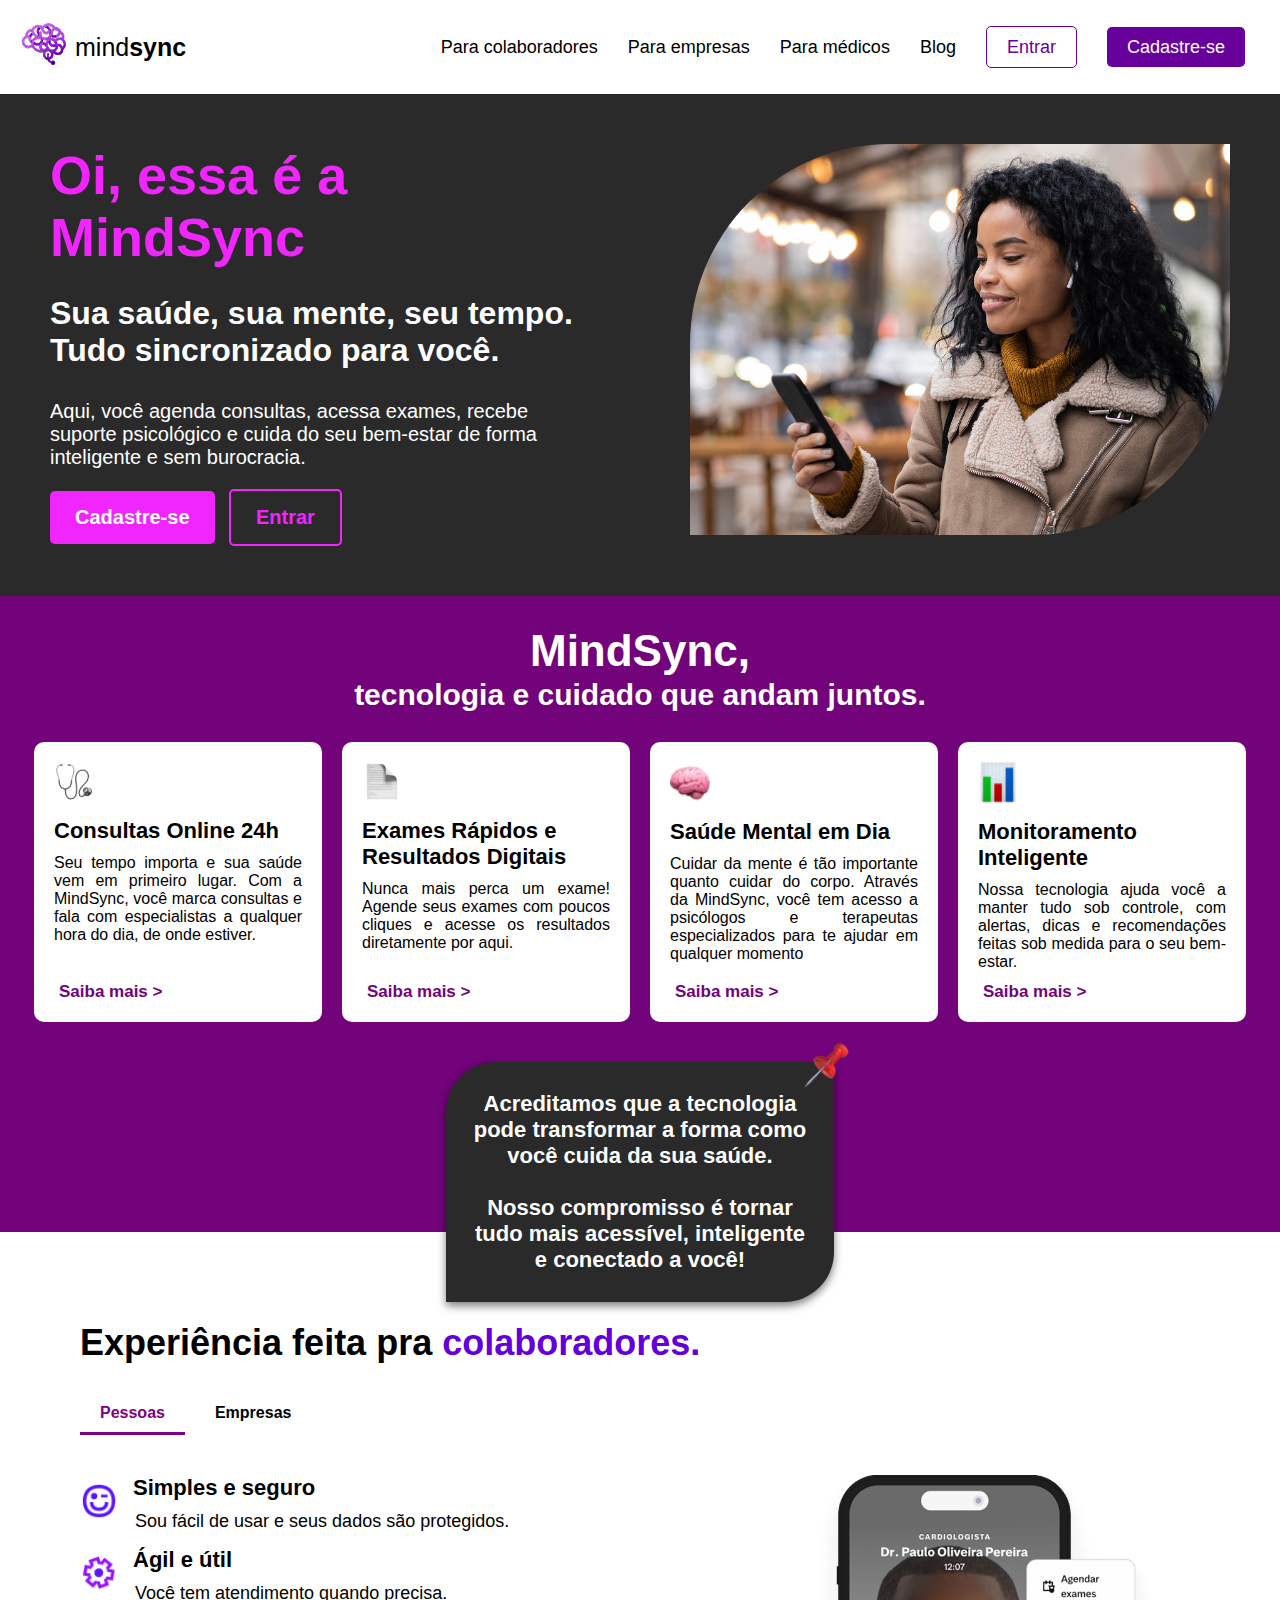
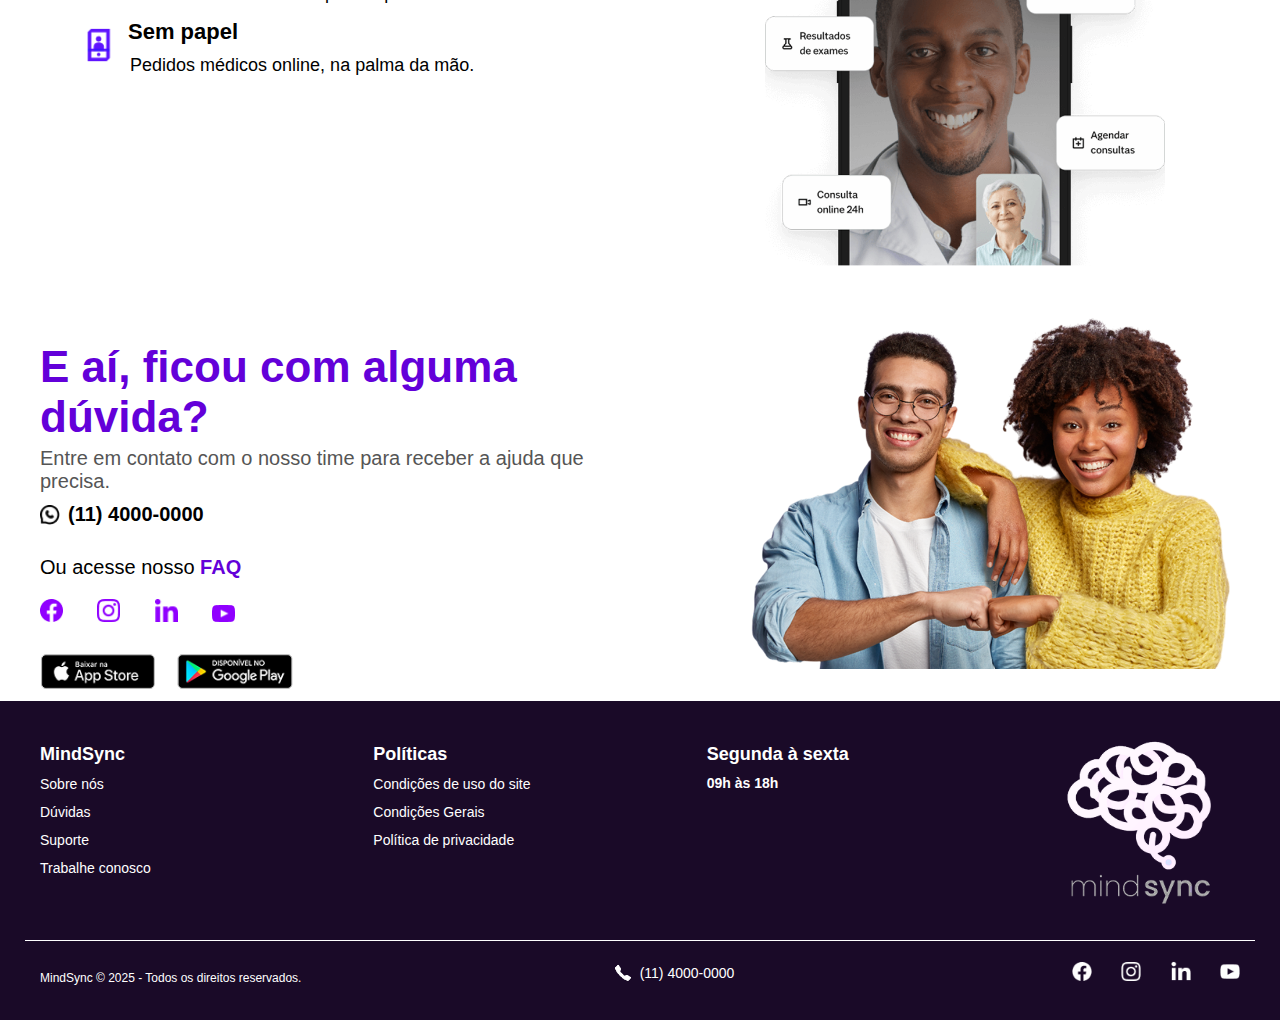
==== commit 624a74dc: "alteração index" ====
--- a/mindsync/html/index.html
+++ b/mindsync/html/index.html
@@ -119,9 +119,12 @@
     </div>
     <div class="content empresas">
         <div class="features">
-            <div class="feature-item">📊 <strong>Gestão eficiente</strong> <br> Ferramentas completas para RH e saúde.</div>
-            <div class="feature-item">💼 <strong>Benefícios corporativos</strong> <br> Cuide da saúde dos colaboradores.</div>
-            <div class="feature-item">⚡ <strong>Atendimento rápido</strong> <br> Agendamento e suporte sem complicações.</div>
+            <div class="feature-item"><img src="../imagens/img_index.html/IconSimpleseSeguro.png" alt=""> 
+                <strong>Gestão eficiente</strong>
+                <p style="margin-left: 55px; margin-top:10px">Ferramenta completas para RH e saúde</p>
+            </div>
+            <div class="feature-item"><img src="../imagens/img_index.html/iconAgileutil.png" alt="Agil e Util"> <strong>Benefícios corporativos</strong> <p style="margin-left: 55px; margin-top:10px">Cuide da saúde dos colcaboradore</p></div>
+            <div class="feature-item"><img src="../imagens/img_index.html/iconSempapel.png" alt=""><strong>Atendimento rápido</strong> <p style="margin-left: 50px; margin-top:10px">Agendamento e suporte sem complicações</p> </div>
         </div>
         <div class="image-container">
             <img src="../imagens/img_index.html/imgTeleConsulta.png" alt="TeleConsulta">
--- a/mindsync/css/style.css
+++ b/mindsync/css/style.css
@@ -317,13 +317,21 @@
 
 /* BANNER 3 */
 .interactive-section {
-    padding: 20px 20px 0 50px;
+    padding: 60px 20px 0 80px;
     transition: background-color 0.3s ease;
 }
+.interactive-section h2 {
+    font-size: 36px;
+}
+.interactive-section h2 span{
+    color: #6300D9;
+}
 
 .tabs {
     display: flex;
     justify-content: start;
+    margin-top: 20px;
+    margin-bottom: 20px;
 }
 
 .tab-button {
@@ -397,11 +405,26 @@
         width: 100%;
         text-align: center;
     }
+    .feature-item img{
+        margin-bottom: 30px;
+        margin-left: 50%;
+        margin-right: 50%;
+    }
     
     .image-container img {
-        max-width: 100%;
-        height: 350px;
-    }
+        max-width: 0px;
+        height: 0px;
+    }
+    .tabs{
+        justify-content: center;
+    }
+    .interactive-section{
+        padding: 60px 20px 0 20px;
+    }
+    .interactive-section h2{
+        text-align: center;
+    }
+
 }
 
 /* FINAL BANNER 3 */
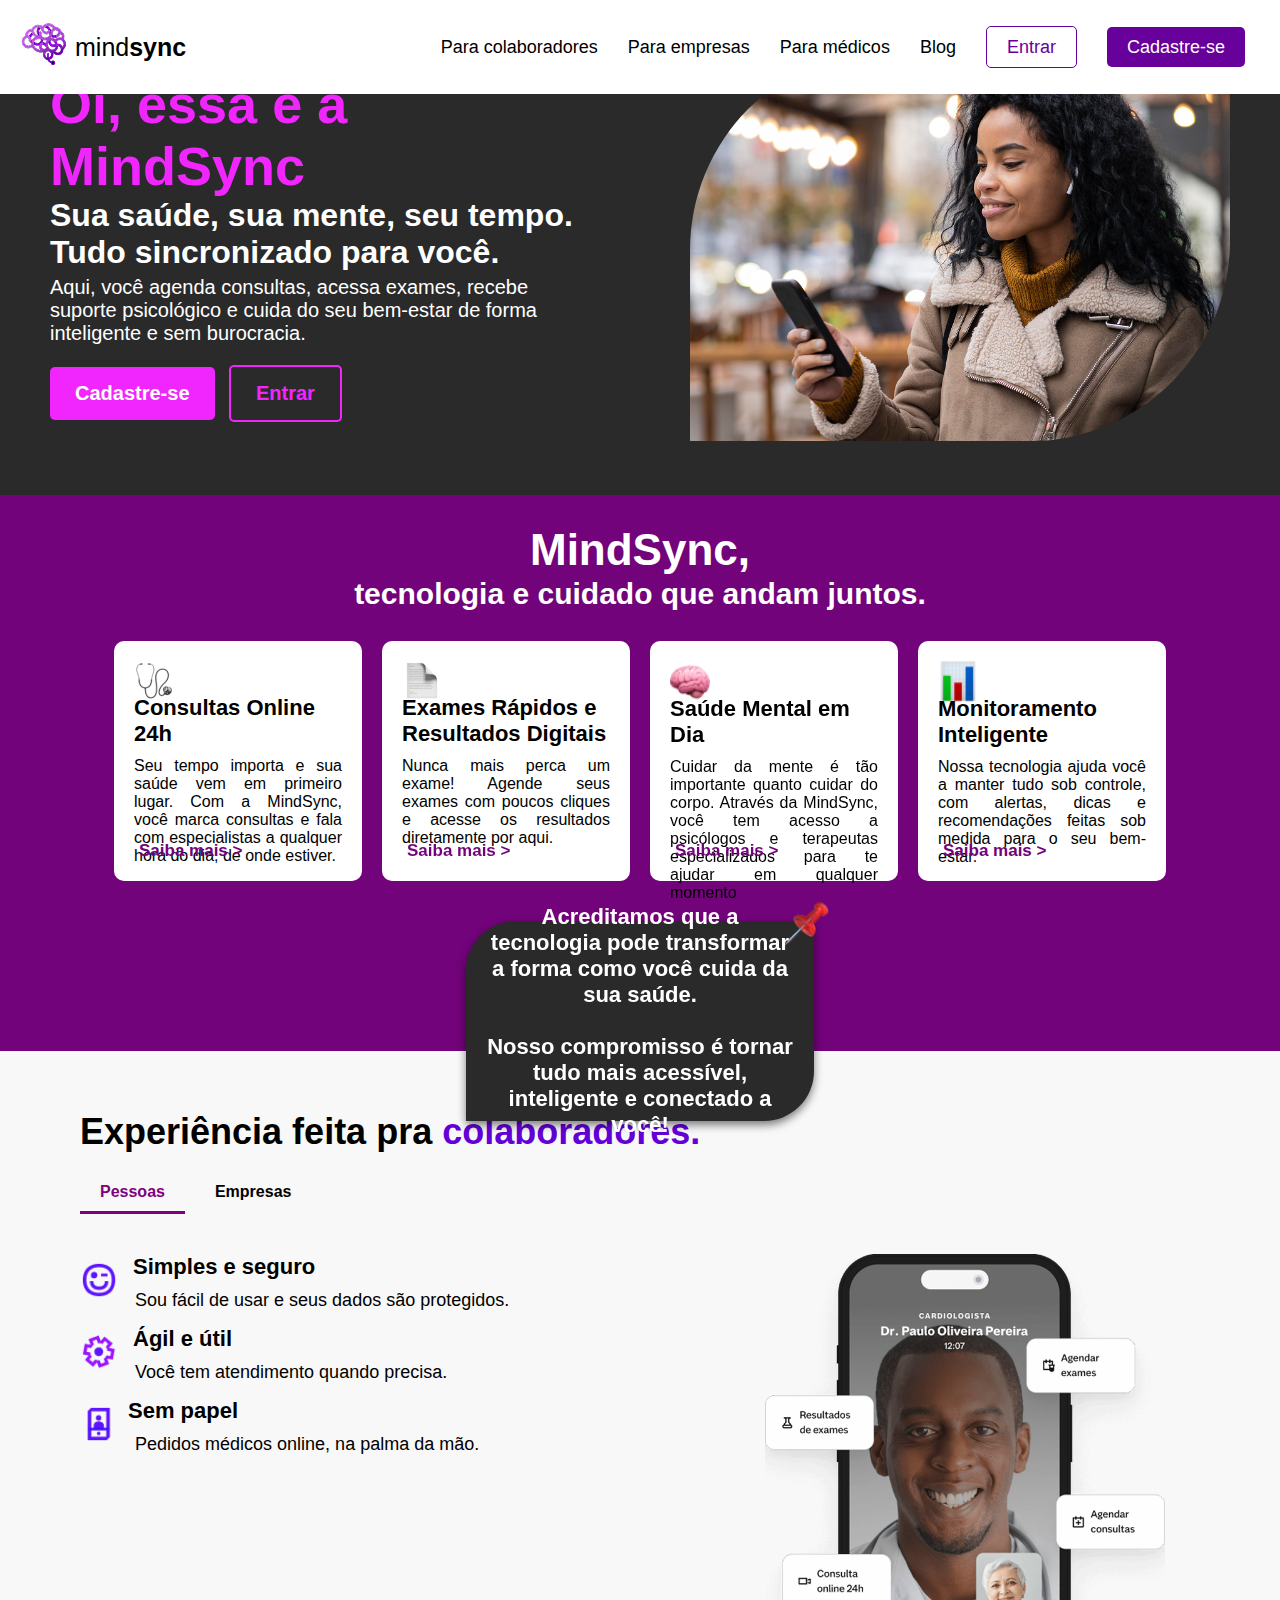
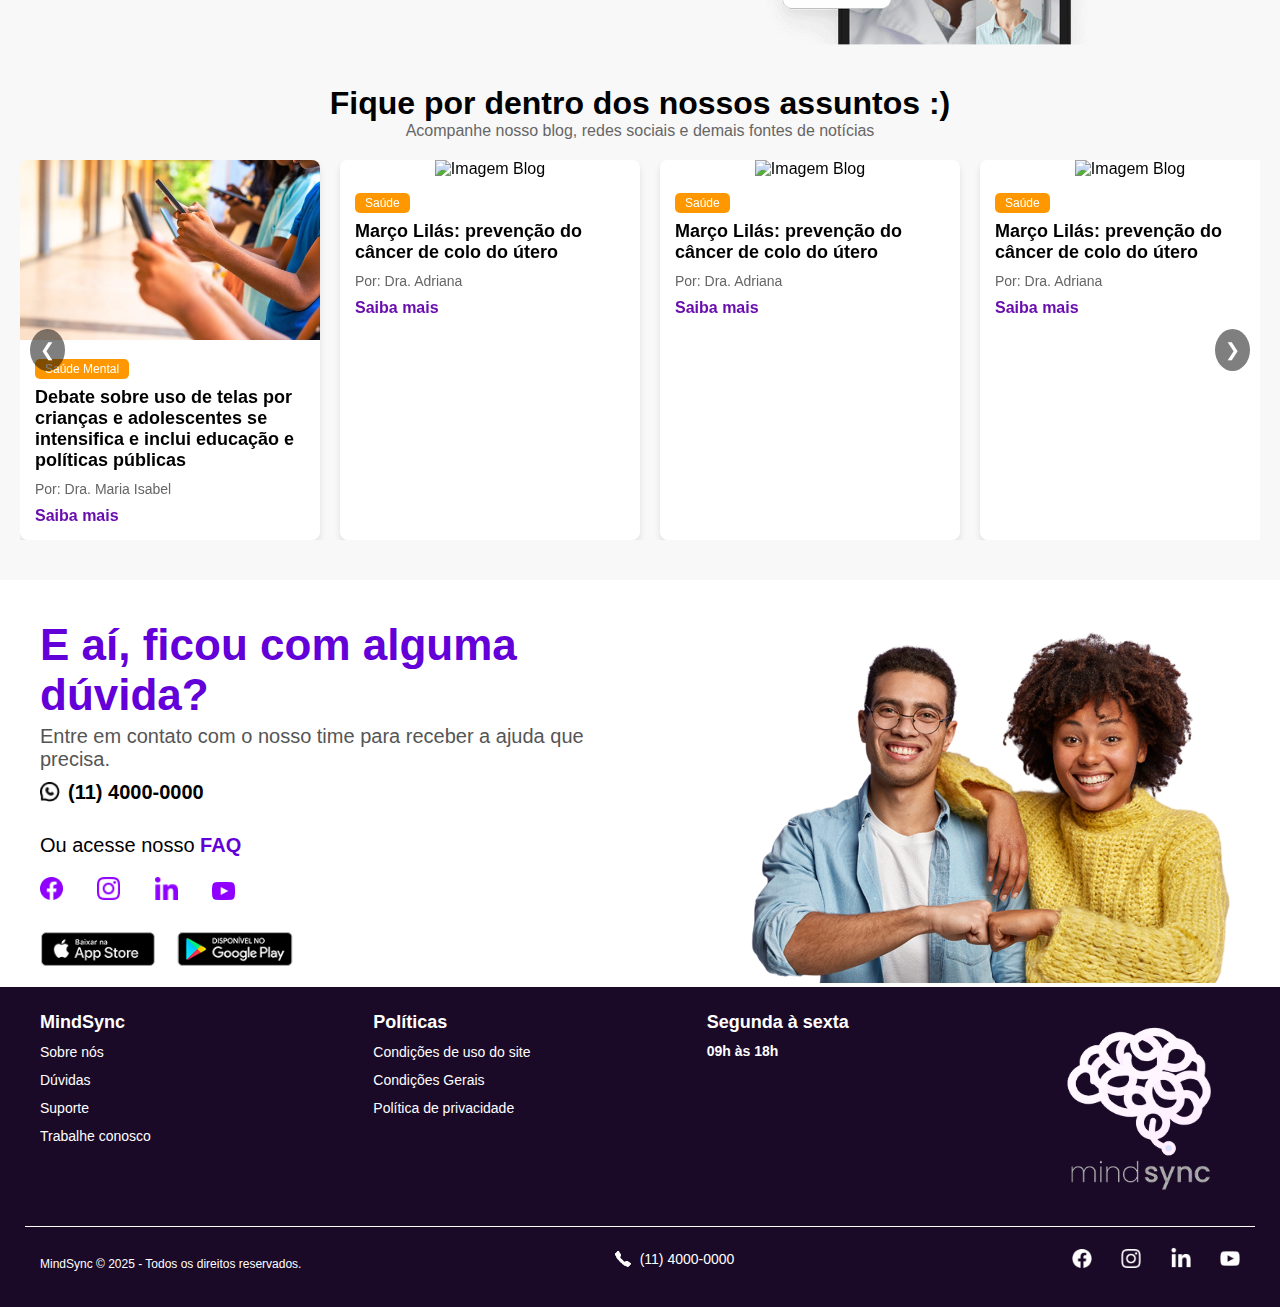
==== commit ac027e30: "alterações" ====
--- a/mindsync/html/index.html
+++ b/mindsync/html/index.html
@@ -107,10 +107,10 @@
         <div class="features">
             <div class="feature-item"><img src="../imagens/img_index.html/IconSimpleseSeguro.png" alt=""> 
                 <strong>Simples e seguro</strong>
-                <p style="margin-left: 55px; margin-top:10px">Sou fácil de usar e seus dados são protegidos.</p>
-            </div>
-            <div class="feature-item"><img src="../imagens/img_index.html/iconAgileutil.png" alt="Agil e Util"> <strong>Ágil e útil</strong> <p style="margin-left: 55px; margin-top:10px">Você tem atendimento quando precisa.</p></div>
-            <div class="feature-item"><img src="../imagens/img_index.html/iconSempapel.png" alt=""><strong>Sem papel</strong> <p style="margin-left: 50px; margin-top:10px">Pedidos médicos online, na palma da mão.</p> </div>
+                <p style="margin-top:10px">Sou fácil de usar e seus dados são protegidos.</p>
+            </div>
+            <div class="feature-item"><img src="../imagens/img_index.html/iconAgileutil.png" alt="Agil e Util"> <strong>Ágil e útil</strong> <p style="margin-top:10px">Você tem atendimento quando precisa.</p></div>
+            <div class="feature-item"><img src="../imagens/img_index.html/iconSempapel.png" alt=""><strong>Sem papel</strong> <p style="margin-top:10px">Pedidos médicos online, na palma da mão.</p> </div>
         </div>
         <div class="image-container">
             <img src="../imagens/img_index.html/imgTeleConsulta.png" alt="TeleConsulta">
@@ -121,10 +121,10 @@
         <div class="features">
             <div class="feature-item"><img src="../imagens/img_index.html/IconSimpleseSeguro.png" alt=""> 
                 <strong>Gestão eficiente</strong>
-                <p style="margin-left: 55px; margin-top:10px">Ferramenta completas para RH e saúde</p>
-            </div>
-            <div class="feature-item"><img src="../imagens/img_index.html/iconAgileutil.png" alt="Agil e Util"> <strong>Benefícios corporativos</strong> <p style="margin-left: 55px; margin-top:10px">Cuide da saúde dos colcaboradore</p></div>
-            <div class="feature-item"><img src="../imagens/img_index.html/iconSempapel.png" alt=""><strong>Atendimento rápido</strong> <p style="margin-left: 50px; margin-top:10px">Agendamento e suporte sem complicações</p> </div>
+                <p style="margin-top:10px">Ferramenta completas para RH e saúde</p>
+            </div>
+            <div class="feature-item"><img src="../imagens/img_index.html/iconAgileutil.png" alt="Agil e Util"> <strong>Benefícios corporativos</strong> <p style="margin-top:10px">Cuide da saúde dos colcaboradore</p></div>
+            <div class="feature-item"><img src="../imagens/img_index.html/iconSempapel.png" alt=""><strong>Atendimento rápido</strong> <p style="margin-top:10px">Agendamento e suporte sem complicações</p> </div>
         </div>
         <div class="image-container">
             <img src="../imagens/img_index.html/imgTeleConsulta.png" alt="TeleConsulta">
@@ -150,6 +150,99 @@
     });
 </script>
 
+<section class="conteudo-blog">
+    <h2 class="titulo-blog">Fique por dentro dos nossos assuntos :)</h2>
+    <p class="descricao-blog">Acompanhe nosso blog, redes sociais e demais fontes de notícias</p>
+    <div class="carousel-container" id="carouselContainer">
+        <button class="btn-controle btn-esquerda" onclick="moverCarrossel(-1)">&#10094;</button>
+        <div class="carousel" id="carousel">
+            <div class="cartao-blog">
+                <img src="../imagens/img_index.html/Uso-de-telas-e-saude-mental-de-criancas-e-adolescentes-Einstein.webp" alt="Imagem Blog">
+                <div class="conteudo-cartao">
+                    <span class="categoria">Saúde Mental</span>
+                    <h3 class="titulo-cartao">Debate sobre uso de telas por crianças e adolescentes se intensifica e inclui educação e políticas públicas</h3>
+                    <p class="autor">Por: Dra. Maria Isabel</p>
+                    <a href="#" class="link-saiba-mais">Saiba mais</a>
+                </div>
+            </div>
+            <div class="cartao-blog">
+                <img src="https://via.placeholder.com/300x180" alt="Imagem Blog">
+                <div class="conteudo-cartao">
+                    <span class="categoria">Saúde</span>
+                    <h3 class="titulo-cartao">Março Lilás: prevenção do câncer de colo do útero</h3>
+                    <p class="autor">Por: Dra. Adriana</p>
+                    <a href="#" class="link-saiba-mais">Saiba mais</a>
+                </div>
+            </div>
+            <div class="cartao-blog">
+                <img src="https://via.placeholder.com/300x180" alt="Imagem Blog">
+                <div class="conteudo-cartao">
+                    <span class="categoria">Saúde</span>
+                    <h3 class="titulo-cartao">Março Lilás: prevenção do câncer de colo do útero</h3>
+                    <p class="autor">Por: Dra. Adriana</p>
+                    <a href="#" class="link-saiba-mais">Saiba mais</a>
+                </div>
+            </div>
+            <div class="cartao-blog">
+                <img src="https://via.placeholder.com/300x180" alt="Imagem Blog">
+                <div class="conteudo-cartao">
+                    <span class="categoria">Saúde</span>
+                    <h3 class="titulo-cartao">Março Lilás: prevenção do câncer de colo do útero</h3>
+                    <p class="autor">Por: Dra. Adriana</p>
+                    <a href="#" class="link-saiba-mais">Saiba mais</a>
+                </div>
+            </div>
+            <div class="cartao-blog">
+                <img src="https://via.placeholder.com/300x180" alt="Imagem Blog">
+                <div class="conteudo-cartao">
+                    <span class="categoria">Saúde</span>
+                    <h3 class="titulo-cartao">Março Lilás: prevenção do câncer de colo do útero</h3>
+                    <p class="autor">Por: Dra. Adriana</p>
+                    <a href="#" class="link-saiba-mais">Saiba mais</a>
+                </div>
+            </div>
+            <div class="cartao-blog">
+                <img src="https://via.placeholder.com/300x180" alt="Imagem Blog">
+                <div class="conteudo-cartao">
+                    <span class="categoria">Saúde</span>
+                    <h3 class="titulo-cartao">Março Lilás: prevenção do câncer de colo do útero</h3>
+                    <p class="autor">Por: Dra. Adriana</p>
+                    <a href="#" class="link-saiba-mais">Saiba mais</a>
+                </div>
+            </div>
+            <div class="cartao-blog">
+                <img src="https://via.placeholder.com/300x180" alt="Imagem Blog">
+                <div class="conteudo-cartao">
+                    <span class="categoria">Saúde</span>
+                    <h3 class="titulo-cartao">Março Lilás: prevenção do câncer de colo do útero</h3>
+                    <p class="autor">Por: Dra. Adriana</p>
+                    <a href="#" class="link-saiba-mais">Saiba mais</a>
+                </div>
+            </div>
+            <div class="cartao-blog">
+                <img src="https://via.placeholder.com/300x180" alt="Imagem Blog">
+                <div class="conteudo-cartao">
+                    <span class="categoria">Saúde</span>
+                    <h3 class="titulo-cartao">Março Lilás: prevenção do câncer de colo do útero</h3>
+                    <p class="autor">Por: Dra. Adriana</p>
+                    <a href="#" class="link-saiba-mais">Saiba mais</a>
+                </div>
+            </div>
+        </div>
+        <button class="btn-controle btn-direita" onclick="moverCarrossel(1)">&#10095;</button>
+    </div>
+</section>
+<script>
+    let deslocamento = 0;
+    function moverCarrossel(direcao) {
+        const carrossel = document.getElementById('carousel');
+        const larguraCartao = document.querySelector('.cartao-blog').offsetWidth + 20;
+        deslocamento += direcao * larguraCartao;
+        deslocamento = Math.max(0, Math.min(deslocamento, carrossel.scrollWidth - carrossel.clientWidth));
+        carrossel.style.transform = `translateX(-${deslocamento}px)`;
+    }
+</script>
+
 <section class="contato-section">
     <div class="contato-container">
         <div class="contato-texto">
--- a/mindsync/css/style.css
+++ b/mindsync/css/style.css
@@ -12,6 +12,9 @@
     justify-content: space-between;
     align-items: center;
     flex-wrap: wrap;
+    position: fixed;
+    background-color: white;
+    width: 100%;
 }
 header .logo{
     font-size: 25px;
@@ -394,6 +397,10 @@
     border-radius: 10px;
 }
 
+.feature-item p{
+    margin-left: 55px;
+}
+
 /* Ajuste para telas menores */
 @media (max-width: 1028px) {
     .content.active {
@@ -402,13 +409,16 @@
     }
     
     .features, .image-container {
-        width: 100%;
+        /* width: 100%; */
         text-align: center;
     }
     .feature-item img{
-        margin-bottom: 30px;
-        margin-left: 50%;
-        margin-right: 50%;
+        margin-bottom: 25px;
+        margin-left: 40%;
+        margin-right: 40%;
+    }
+    .feature-item p{
+        margin-left: 0px;
     }
     
     .image-container img {
@@ -650,4 +660,101 @@
     .footer-contato{
         justify-content: center;
     }
+}
+
+/* BANNER 4  */
+* {
+    margin: 0;
+    padding: 0;
+    box-sizing: border-box;
+}
+body {
+    font-family: Arial, sans-serif;
+    background-color: #f8f8f8;
+}
+.conteudo-blog {
+    max-width: 1300px;
+    margin: auto;
+    padding: 40px 20px;
+    text-align: center;
+}
+.titulo-blog {
+    font-size: 2rem;
+    font-weight: bold;
+}
+.descricao-blog {
+    color: #666;
+    margin-bottom: 20px;
+}
+.carousel-container {
+    position: relative;
+    overflow: hidden;
+}
+.carousel {
+    display: flex;
+    gap: 20px;
+    transition: transform 0.5s ease-in-out;
+}
+.cartao-blog {
+    flex: 0 0 300px;
+    background: white;
+    border-radius: 8px;
+    box-shadow: 0px 4px 6px rgba(0, 0, 0, 0.1);
+    overflow: hidden;
+    transition: transform 0.3s ease-in-out;
+}
+.cartao-blog img {
+    width: 100%;
+    height: 180px;
+    object-fit: cover;
+}
+.conteudo-cartao {
+    padding: 15px;
+    text-align: left;
+}
+.categoria {
+    background: #ff9800;
+    color: white;
+    padding: 3px 10px;
+    font-size: 12px;
+    border-radius: 5px;
+}
+.titulo-cartao {
+    font-size: 18px;
+    margin: 10px 0;
+}
+.autor {
+    font-size: 14px;
+    color: #666;
+}
+.link-saiba-mais {
+    color: #6a0dad;
+    text-decoration: none;
+    font-weight: bold;
+    display: inline-block;
+    margin-top: 10px;
+}
+.btn-controle {
+    position: absolute;
+    top: 50%;
+    transform: translateY(-50%);
+    background: rgba(0, 0, 0, 0.5);
+    color: white;
+    border: none;
+    cursor: pointer;
+    padding: 10px;
+    border-radius: 50%;
+    font-size: 18px;
+    z-index: 10;
+}
+.btn-esquerda {
+    left: 10px;
+}
+.btn-direita {
+    right: 10px;
+}
+@media (max-width: 768px) {
+    .cartao-blog {
+        flex: 0 0 80%;
+    }
 }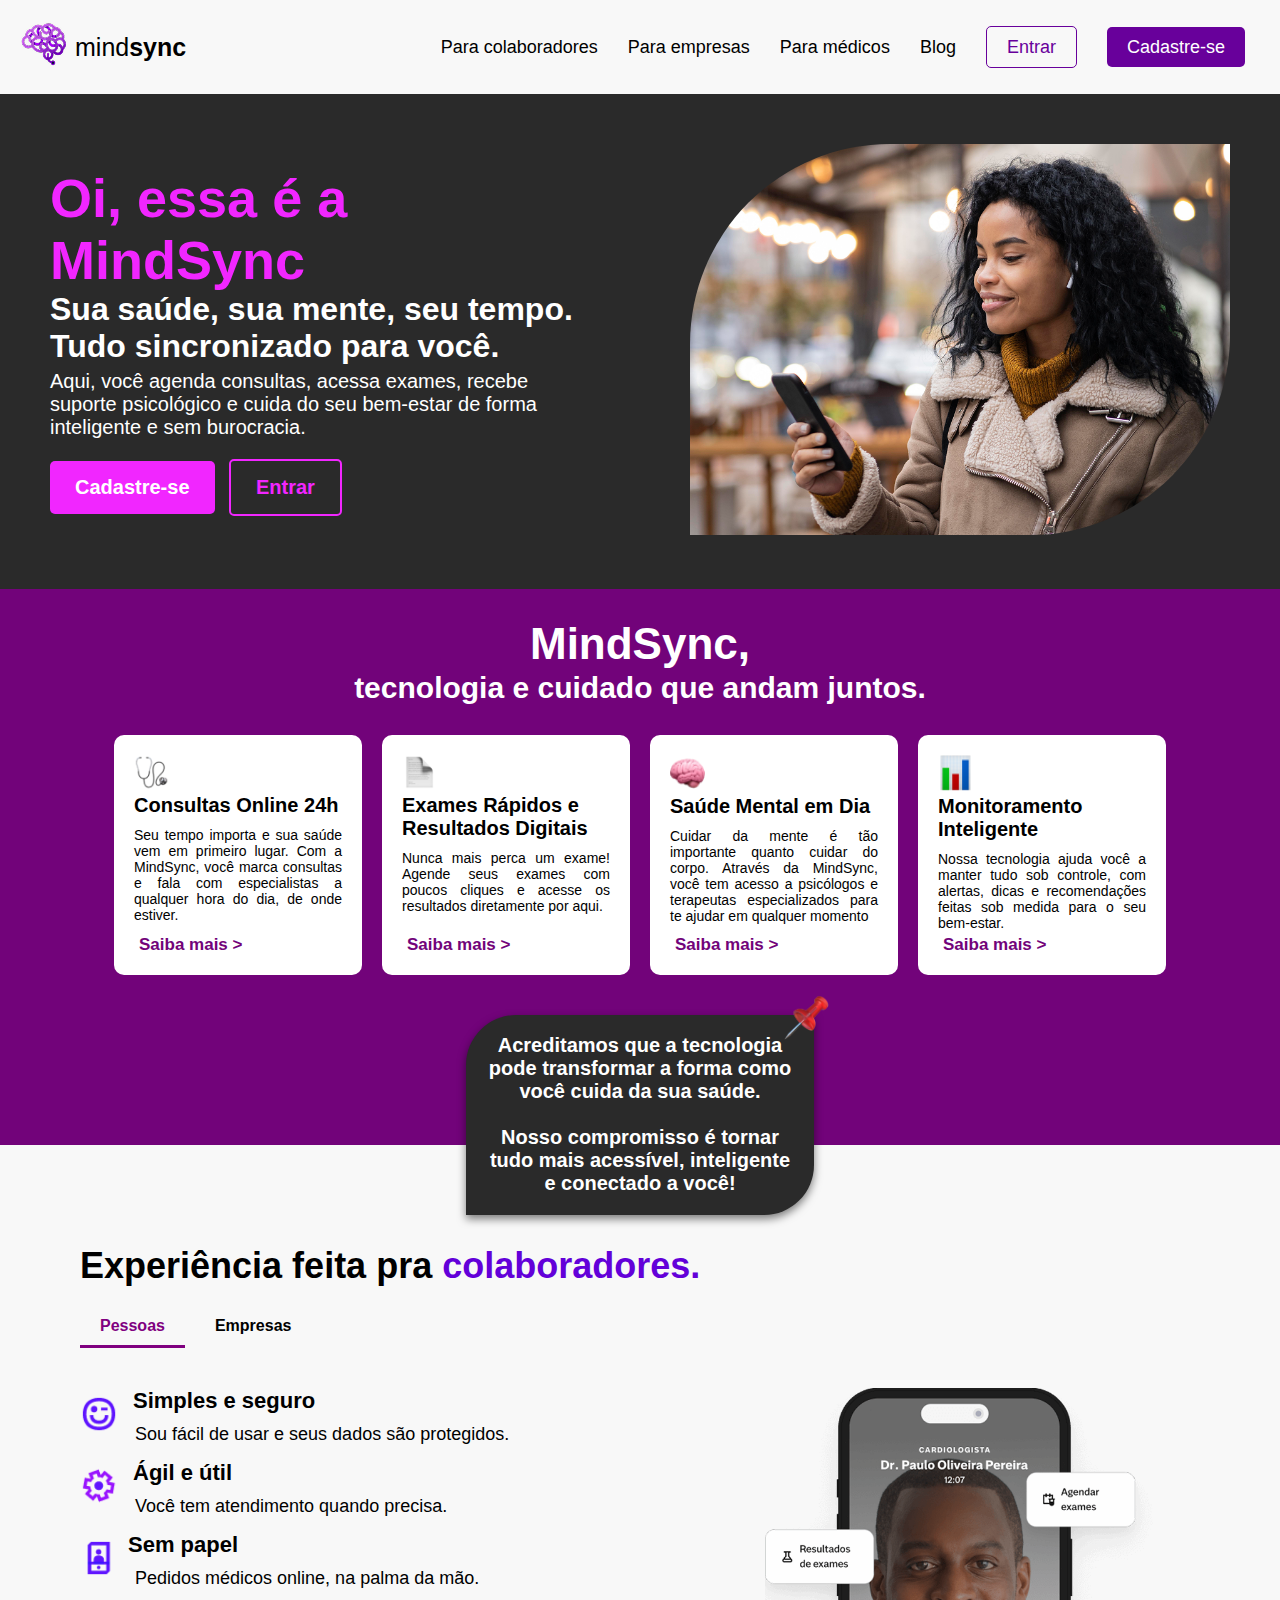
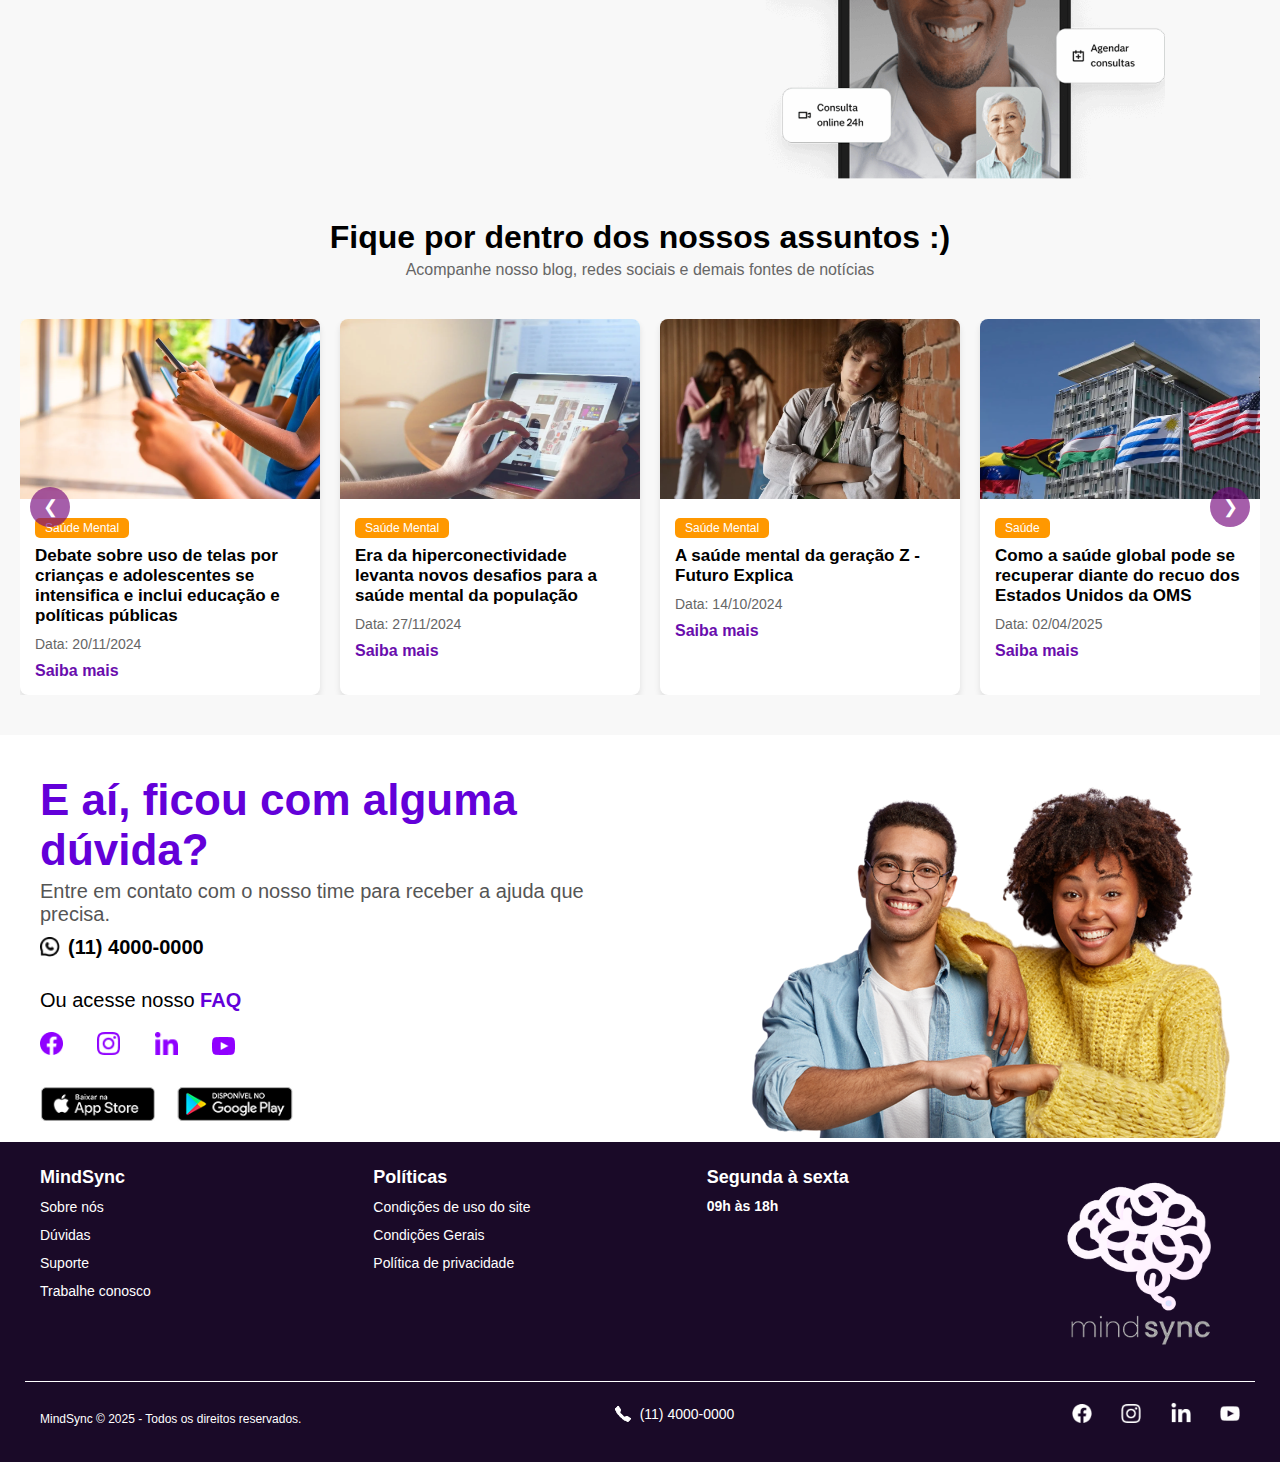
==== commit 73ce4028: "alterações" ====
--- a/mindsync/html/index.html
+++ b/mindsync/html/index.html
@@ -16,10 +16,10 @@
         </div>
         <nav>
             <ul>
-                <li><a href="#">Para colaboradores</a></li>
-                <li><a href="#">Para empresas</a></li>
-                <li><a href="#">Para médicos</a></li>
-                <li><a href="#">Blog</a></li>
+                <li class="hoverheader"><a href="#">Para colaboradores</a></li>
+                <li class="hoverheader"><a href="#">Para empresas</a></li>
+                <li class="hoverheader"><a href="#">Para médicos</a></li>
+                <li class="hoverheader"><a href="../html/blog.html">Blog</a></li>
                 <li><a href="../html/login.html" class="entra">Entrar</a></li>
                 <li><a href="#" class="cadastrar">Cadastre-se</a></li>
             </ul>
@@ -161,70 +161,70 @@
                 <div class="conteudo-cartao">
                     <span class="categoria">Saúde Mental</span>
                     <h3 class="titulo-cartao">Debate sobre uso de telas por crianças e adolescentes se intensifica e inclui educação e políticas públicas</h3>
-                    <p class="autor">Por: Dra. Maria Isabel</p>
-                    <a href="#" class="link-saiba-mais">Saiba mais</a>
-                </div>
-            </div>
-            <div class="cartao-blog">
-                <img src="https://via.placeholder.com/300x180" alt="Imagem Blog">
+                    <p class="autor">Data: 20/11/2024</p>
+                    <a href="#" class="link-saiba-mais">Saiba mais</a>
+                </div>
+            </div>
+            <div class="cartao-blog">
+                <img src="../imagens/img_index.html/taras-shypka-iFSvn82XfGo-unsplash.webp" alt="Imagem Blog">
+                <div class="conteudo-cartao">
+                    <span class="categoria">Saúde Mental</span>
+                    <h3 class="titulo-cartao">Era da hiperconectividade levanta novos desafios para a saúde mental da população</h3>
+                    <p class="autor">Data: 27/11/2024</p>
+                    <a href="#" class="link-saiba-mais">Saiba mais</a>
+                </div>
+            </div>
+            <div class="cartao-blog">
+                <img src="../imagens/img_index.html/geracaoz.webp" alt="Imagem Blog">
+                <div class="conteudo-cartao">
+                    <span class="categoria">Saúde Mental</span>
+                    <h3 class="titulo-cartao">A saúde mental da geração Z - Futuro Explica</h3>
+                    <p class="autor">Data: 14/10/2024</p>
+                    <a href="#" class="link-saiba-mais">Saiba mais</a>
+                </div>
+            </div>
+            <div class="cartao-blog">
+                <img src="../imagens/img_index.html/14195612051_ccc4e09dbf_c.webp" alt="Imagem Blog">
                 <div class="conteudo-cartao">
                     <span class="categoria">Saúde</span>
-                    <h3 class="titulo-cartao">Março Lilás: prevenção do câncer de colo do útero</h3>
-                    <p class="autor">Por: Dra. Adriana</p>
-                    <a href="#" class="link-saiba-mais">Saiba mais</a>
-                </div>
-            </div>
-            <div class="cartao-blog">
-                <img src="https://via.placeholder.com/300x180" alt="Imagem Blog">
+                    <h3 class="titulo-cartao">Como a saúde global pode se recuperar diante do recuo dos Estados Unidos da OMS</h3>
+                    <p class="autor">Data: 02/04/2025</p>
+                    <a href="#" class="link-saiba-mais">Saiba mais</a>
+                </div>
+            </div>
+            <div class="cartao-blog">
+                <img src="../imagens/AdobeStock_640845796-scaled (1).webp" alt="Imagem Blog">
                 <div class="conteudo-cartao">
                     <span class="categoria">Saúde</span>
-                    <h3 class="titulo-cartao">Março Lilás: prevenção do câncer de colo do útero</h3>
-                    <p class="autor">Por: Dra. Adriana</p>
-                    <a href="#" class="link-saiba-mais">Saiba mais</a>
-                </div>
-            </div>
-            <div class="cartao-blog">
-                <img src="https://via.placeholder.com/300x180" alt="Imagem Blog">
+                    <h3 class="titulo-cartao">Primeiro biossimilar de insulina de ação rápida é aprovado pelo FDA</h3>
+                    <p class="autor">Data: 05/03/2025</p>
+                    <a href="#" class="link-saiba-mais">Saiba mais</a>
+                </div>
+            </div>
+            <div class="cartao-blog">
+                <img src="../imagens/AdobeStock_480922268.webp" alt="Imagem Blog">
+                <div class="conteudo-cartao">
+                    <span class="categoria">Longevidade</span>
+                    <h3 class="titulo-cartao">Autocuidado é aposta de centro de pesquisa do Imperial College de Londres pioneiro no estudo do tema</h3>
+                    <p class="autor">Data: 17/01/2025</p>
+                    <a href="#" class="link-saiba-mais">Saiba mais</a>
+                </div>
+            </div>
+            <div class="cartao-blog">
+                <img src="../imagens/Escassez-de-geriatras-Einstein.jpg" alt="Imagem Blog">
+                <div class="conteudo-cartao">
+                    <span class="categoria">Longevidade</span>
+                    <h3 class="titulo-cartao">Escassez de geriatras desafia sistemas de saúde em um mundo que envelhece</h3>
+                    <p class="autor">Data: 11/09/2024</p>
+                    <a href="#" class="link-saiba-mais">Saiba mais</a>
+                </div>
+            </div>
+            <div class="cartao-blog">
+                <img src="../imagens/Doencas-cronicas-nao-transmissiveis-Futuro-Explica-Novo-Nordisk.webp" alt="Imagem Blog">
                 <div class="conteudo-cartao">
                     <span class="categoria">Saúde</span>
-                    <h3 class="titulo-cartao">Março Lilás: prevenção do câncer de colo do útero</h3>
-                    <p class="autor">Por: Dra. Adriana</p>
-                    <a href="#" class="link-saiba-mais">Saiba mais</a>
-                </div>
-            </div>
-            <div class="cartao-blog">
-                <img src="https://via.placeholder.com/300x180" alt="Imagem Blog">
-                <div class="conteudo-cartao">
-                    <span class="categoria">Saúde</span>
-                    <h3 class="titulo-cartao">Março Lilás: prevenção do câncer de colo do útero</h3>
-                    <p class="autor">Por: Dra. Adriana</p>
-                    <a href="#" class="link-saiba-mais">Saiba mais</a>
-                </div>
-            </div>
-            <div class="cartao-blog">
-                <img src="https://via.placeholder.com/300x180" alt="Imagem Blog">
-                <div class="conteudo-cartao">
-                    <span class="categoria">Saúde</span>
-                    <h3 class="titulo-cartao">Março Lilás: prevenção do câncer de colo do útero</h3>
-                    <p class="autor">Por: Dra. Adriana</p>
-                    <a href="#" class="link-saiba-mais">Saiba mais</a>
-                </div>
-            </div>
-            <div class="cartao-blog">
-                <img src="https://via.placeholder.com/300x180" alt="Imagem Blog">
-                <div class="conteudo-cartao">
-                    <span class="categoria">Saúde</span>
-                    <h3 class="titulo-cartao">Março Lilás: prevenção do câncer de colo do útero</h3>
-                    <p class="autor">Por: Dra. Adriana</p>
-                    <a href="#" class="link-saiba-mais">Saiba mais</a>
-                </div>
-            </div>
-            <div class="cartao-blog">
-                <img src="https://via.placeholder.com/300x180" alt="Imagem Blog">
-                <div class="conteudo-cartao">
-                    <span class="categoria">Saúde</span>
-                    <h3 class="titulo-cartao">Março Lilás: prevenção do câncer de colo do útero</h3>
-                    <p class="autor">Por: Dra. Adriana</p>
+                    <h3 class="titulo-cartao">Por que as doenças crônicas são uma preocupação para a saúde pública? – Futuro Explica Edição Especi</h3>
+                    <p class="autor">Data: 10/09/2024</p>
                     <a href="#" class="link-saiba-mais">Saiba mais</a>
                 </div>
             </div>
--- a/mindsync/css/style.css
+++ b/mindsync/css/style.css
@@ -12,9 +12,7 @@
     justify-content: space-between;
     align-items: center;
     flex-wrap: wrap;
-    position: fixed;
-    background-color: white;
-    width: 100%;
+    box-shadow: 0px 4px 6px rgba(0, 0, 0, 0.1);
 }
 header .logo{
     font-size: 25px;
@@ -25,6 +23,14 @@
 header .p{
     margin: 50px
 }
+
+.hoverheader :hover{
+    color:#68009B;
+    border-bottom: solid 2px #68009B;
+    padding-bottom: 10px;
+    transition: 0.15s ease-in-out;
+}
+
 nav ul {
     list-style: none;
     display: flex;
@@ -208,11 +214,12 @@
     position: relative;
 }
 .card h3 {
-    font-size: 22px;
+    font-size: 20px;
     margin-bottom: 10px;
+    margin-top: 10px;
 }
 .card p {
-    font-size: 16px;
+    font-size: 14px;
     margin-bottom: 10px;
     text-align: justify;
 }
@@ -230,7 +237,7 @@
     left: 15px;
 }
 .card img{
-    width: 40px;
+    width: 35px;
     margin-bottom: -10px;
 }
 .highlight-container {
@@ -268,7 +275,7 @@
    
 }
 .menssagem p {
-    font-size: 110%;
+    font-size: 100%;
 }
 .section-title h1{
     font-size: 48px;
@@ -320,7 +327,7 @@
 
 /* BANNER 3 */
 .interactive-section {
-    padding: 60px 20px 0 80px;
+    padding: 100px 20px 0 80px;
     transition: background-color 0.3s ease;
 }
 .interactive-section h2 {
@@ -433,6 +440,7 @@
     }
     .interactive-section h2{
         text-align: center;
+        margin-top: 30px;
     }
 
 }
@@ -684,7 +692,8 @@
 }
 .descricao-blog {
     color: #666;
-    margin-bottom: 20px;
+    margin-top: 5px;
+    margin-bottom: 40px;
 }
 .carousel-container {
     position: relative;
@@ -720,7 +729,7 @@
     border-radius: 5px;
 }
 .titulo-cartao {
-    font-size: 18px;
+    font-size: 17px;
     margin: 10px 0;
 }
 .autor {
@@ -738,14 +747,16 @@
     position: absolute;
     top: 50%;
     transform: translateY(-50%);
-    background: rgba(0, 0, 0, 0.5);
+    background: #72037aa3;
     color: white;
     border: none;
     cursor: pointer;
-    padding: 10px;
+    
     border-radius: 50%;
     font-size: 18px;
     z-index: 10;
+    height: 40px;
+    width: 40px;
 }
 .btn-esquerda {
     left: 10px;
